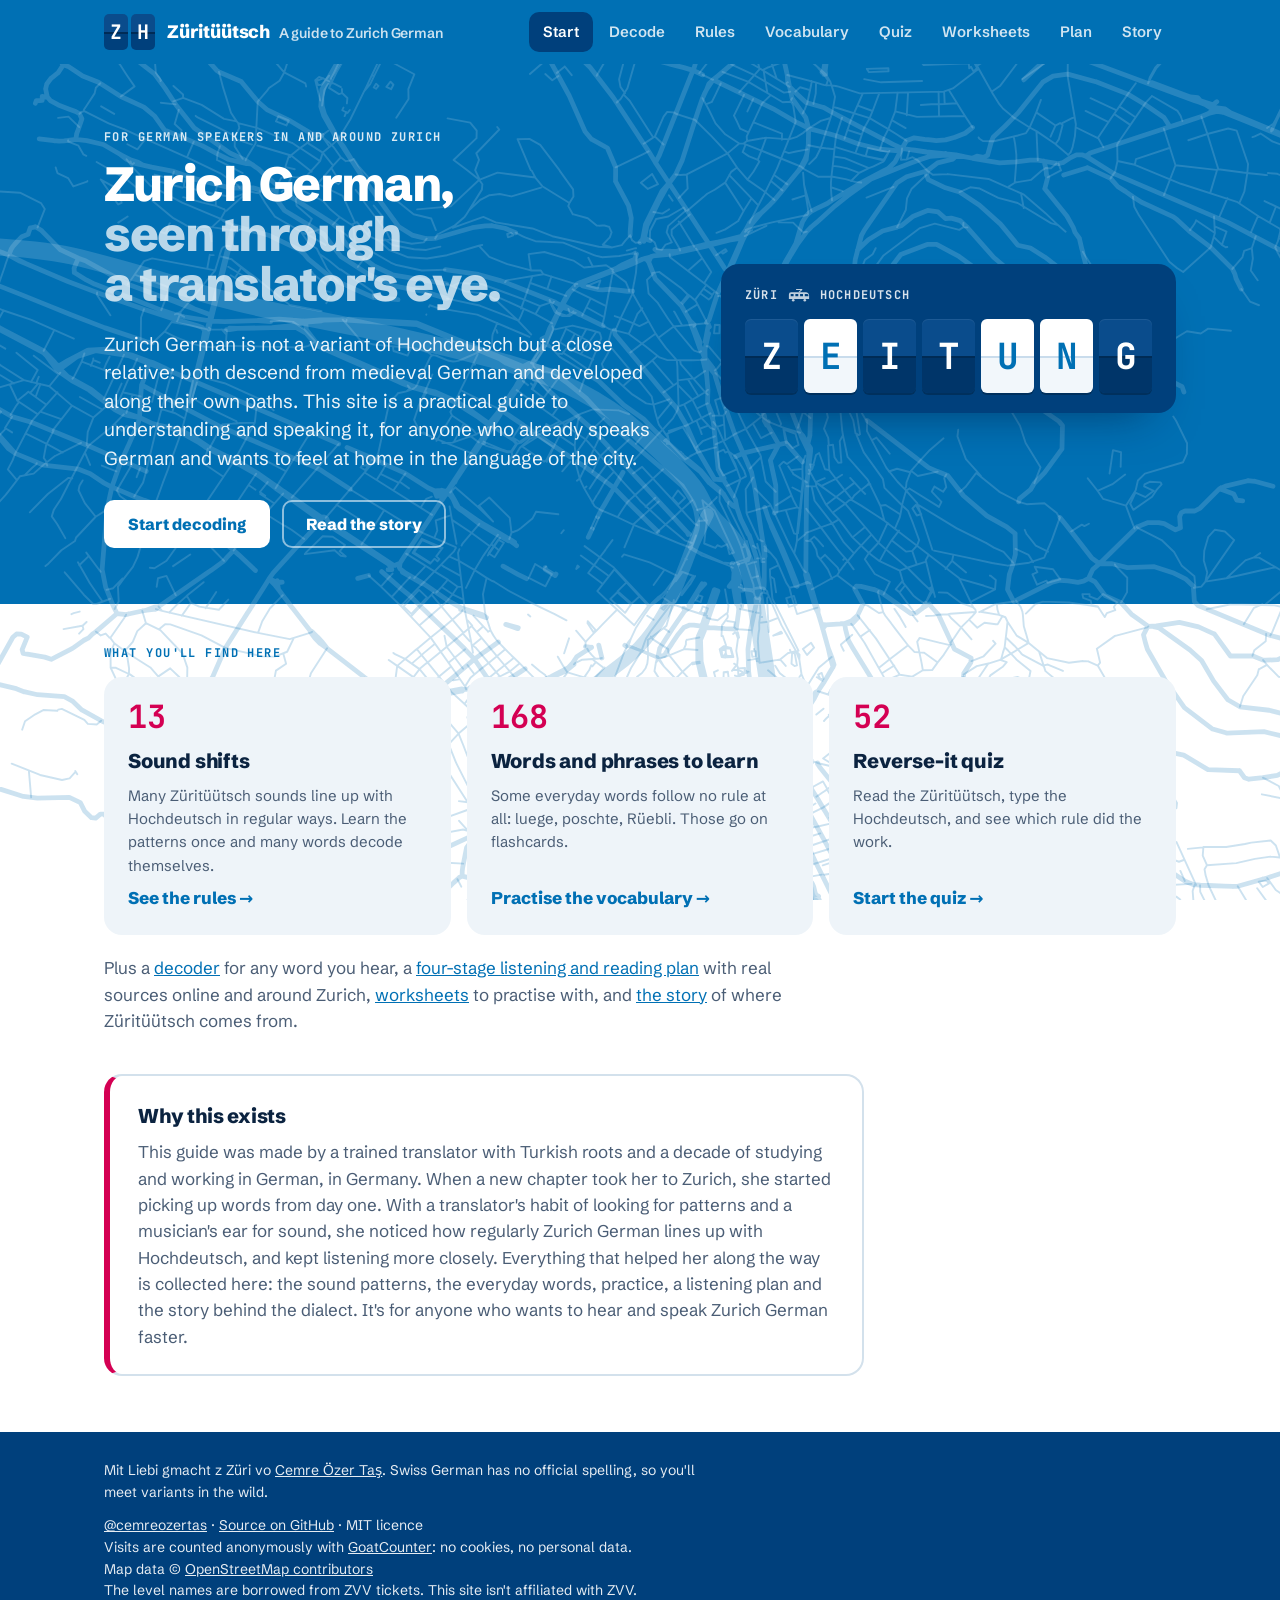
==== index.html @ 066af8a6 "Add anonymous visit counting and a "Next stop?" vote" ====
<!DOCTYPE html>
<html lang="en">
<head>
  <meta charset="utf-8">
  <meta name="viewport" content="width=device-width, initial-scale=1">
  <title>Züritüütsch · A guide to Zurich German</title>
  <meta name="description" content="A guide to Zurich German for anyone who already speaks German: sound patterns, a two-way decoder, flashcards, a quiz, a listening plan and the story behind the dialect.">
  <meta name="theme-color" content="#0070B4">
  <link rel="canonical" href="https://cemreozertas.github.io/zueri-tuetsch/">
  <!-- Link previews (LinkedIn, WhatsApp, Slack, X) -->
  <meta property="og:type" content="website">
  <meta property="og:site_name" content="Züritüütsch">
  <meta property="og:title" content="Züritüütsch: a guide to Zurich German">
  <meta property="og:description" content="Sound patterns, a two-way decoder, flashcards, a quiz and a listening plan for German speakers in and around Zurich.">
  <meta property="og:url" content="https://cemreozertas.github.io/zueri-tuetsch/">
  <meta property="og:image" content="https://cemreozertas.github.io/zueri-tuetsch/og-image.png">
  <meta property="og:image:width" content="1200">
  <meta property="og:image:height" content="630">
  <meta property="og:image:alt" content="A departure board flipping the Zurich German word Ziitig into Zeitung, over a map of Zurich">
  <meta name="twitter:card" content="summary_large_image">
  <link rel="icon" href="data:image/svg+xml,<svg xmlns='http://www.w3.org/2000/svg' viewBox='0 0 32 32'><rect width='32' height='32' rx='6' fill='%230070B4'/><rect x='2.5' y='6' width='13' height='20' rx='3' fill='%2300407C'/><rect x='16.5' y='6' width='13' height='20' rx='3' fill='%2300407C'/><rect x='2.5' y='15.5' width='27' height='1' fill='%230070B4'/><text x='9' y='21.5' font-family='monospace' font-size='14' font-weight='700' fill='white' text-anchor='middle'>Z</text><text x='23' y='21.5' font-family='monospace' font-size='14' font-weight='700' fill='white' text-anchor='middle'>H</text></svg>">
  <link rel="preload" href="fonts/jetbrains-mono-latin-700-normal.woff2" as="font" type="font/woff2" crossorigin>
  <link rel="stylesheet" href="styles.css">
</head>
<body>
  <a class="skip" href="#main">Skip to content</a>

  <header class="topbar">
    <div class="wrap topbar-row">
      <a class="brand" href="#start" aria-label="Züritüütsch, a guide to Zurich German: start page">
        <span class="brand-flaps" aria-hidden="true"><span class="brand-flap">Z</span><span class="brand-flap">H</span></span>
        <span class="brand-name">Züritüütsch <span>A guide to Zurich German</span></span>
      </a>
      <nav class="tabs" aria-label="Sections">
        <a href="#start" data-view="start">Start</a>
        <a href="#decode" data-view="decode">Decode</a>
        <a href="#rules" data-view="rules">Rules</a>
        <a href="#cards" data-view="cards">Vocabulary</a>
        <a href="#quiz" data-view="quiz">Quiz</a>
        <a href="#worksheets" data-view="worksheets">Worksheets</a>
        <a href="#plan" data-view="plan">Plan</a>
        <a href="#story" data-view="story">Story</a>
      </nav>
    </div>
  </header>

  <main id="main">

    <!-- START -->
    <section class="view" id="view-start" data-view="start" aria-labelledby="start-title">
      <div class="band band-start">
        <div class="wrap start-hero">
          <div class="start-copy">
            <p class="kicker">For German speakers in and around Zurich</p>
            <h1 id="start-title">Zurich German, <span>seen through a translator's&nbsp;eye.</span></h1>
            <p class="lede">Zurich German is not a variant of Hochdeutsch but a close relative: both descend from medieval German and developed along their own paths. This site is a practical guide to understanding and speaking it, for anyone who already speaks German and wants to feel at home in the language of the city.</p>
            <div class="start-actions">
              <a class="btn btn-light" href="#decode">Start decoding</a>
              <a class="btn btn-on-blue" href="#story">Read the story</a>
            </div>
          </div>
          <div class="board board-mini" aria-hidden="true">
            <div class="board-head">
              <span class="board-label">Züri</span>
              <span class="board-arrow"><svg class="tram" viewBox="0 0 30 18" aria-hidden="true" focusable="false"><path d="M11 .8h8L15 4.2" fill="none" stroke="currentColor" stroke-width="1.4" stroke-linejoin="round"/><path fill="currentColor" fill-rule="evenodd" d="M4 4.5h20.5c2.5 0 4.5 2 4.5 4.5v5H1V7.5a3 3 0 0 1 3-3ZM3.5 7h4v3.2h-4Zm6.5 0h4v3.2h-4Zm6.5 0h4v3.2h-4Zm6.5 0h3.2a1.8 1.8 0 0 1 1.8 1.8v1.4h-5Z"/><circle cx="7" cy="15.6" r="1.8" fill="currentColor"/><circle cx="23" cy="15.6" r="1.8" fill="currentColor"/></svg></span>
              <span class="board-label">Hochdeutsch</span>
            </div>
            <div class="flaps" id="start-flaps"></div>
          </div>
        </div>
      </div>

      <div class="wrap start-body">
        <p class="section-label">What you'll find here</p>
        <div class="intro-grid">
          <div class="intro-card">
            <span class="num" data-count="rules">13</span>
            <h2>Sound shifts</h2>
            <p>Many Züritüütsch sounds line up with Hochdeutsch in regular ways. Learn the patterns once and many words decode themselves.</p>
            <a class="link-arrow" href="#rules">See the rules</a>
          </div>
          <div class="intro-card">
            <span class="num" id="vocab-count">74</span>
            <h2>Words and phrases to learn</h2>
            <p>Some everyday words follow no rule at all: luege, poschte, Rüebli. Those go on flashcards.</p>
            <a class="link-arrow" href="#cards">Practise the vocabulary</a>
          </div>
          <div class="intro-card">
            <span class="num" data-count="quiz">52</span>
            <h2>Reverse-it quiz</h2>
            <p>Read the Züritüütsch, type the Hochdeutsch, and see which rule did the work.</p>
            <a class="link-arrow" href="#quiz">Start the quiz</a>
          </div>
        </div>

        <p class="start-more">Plus a <a href="#decode">decoder</a> for any word you hear, a <a href="#plan">four-stage listening and reading plan</a> with real sources online and around Zurich, <a href="#worksheets">worksheets</a> to practise with, and <a href="#story">the story</a> of where Züritüütsch comes from.</p>

        <aside class="about-note" aria-labelledby="about-title">
          <h2 id="about-title">Why this exists</h2>
          <p>This guide was made by a trained translator with Turkish roots and a decade of studying and working in German, in Germany. When a new chapter took her to Zurich, she started picking up words from day one. With a translator's habit of looking for patterns and a musician's ear for sound, she noticed how regularly Zurich German lines up with Hochdeutsch, and kept listening more closely. Everything that helped her along the way is collected here: the sound patterns, the everyday words, practice, a listening plan and the story behind the dialect. It's for anyone who wants to hear and speak Zurich German faster.</p>
        </aside>
      </div>
    </section>

    <!-- DECODE -->
    <section class="view" id="view-decode" data-view="decode" aria-labelledby="decode-title" hidden>
      <div class="band">
        <div class="wrap">
          <p class="kicker">For German speakers in and around Zurich</p>
          <h1 id="decode-title">You already speak most of it. <span>You just can't hear it yet.</span></h1>

          <form class="decoder" id="decoder-form" autocomplete="off">
            <label for="decoder-input" id="decoder-label">Type a word you heard</label>
            <div class="field-row">
              <input id="decoder-input" type="text" placeholder="e.g. Ziitig, Chuchi, Hüüser" spellcheck="false" autocapitalize="off">
              <button type="submit" class="btn btn-light">Decode</button>
            </div>
          </form>

          <div class="board" id="board" aria-live="polite">
            <div class="board-head">
              <button type="button" class="dir-toggle" id="dir-toggle" aria-label="Switch direction">
                <span class="board-label" id="board-from">Züri</span>
                <span class="board-arrow" aria-hidden="true"><svg class="tram" viewBox="0 0 30 18" aria-hidden="true" focusable="false"><path d="M11 .8h8L15 4.2" fill="none" stroke="currentColor" stroke-width="1.4" stroke-linejoin="round"/><path fill="currentColor" fill-rule="evenodd" d="M4 4.5h20.5c2.5 0 4.5 2 4.5 4.5v5H1V7.5a3 3 0 0 1 3-3ZM3.5 7h4v3.2h-4Zm6.5 0h4v3.2h-4Zm6.5 0h4v3.2h-4Zm6.5 0h3.2a1.8 1.8 0 0 1 1.8 1.8v1.4h-5Z"/><circle cx="7" cy="15.6" r="1.8" fill="currentColor"/><circle cx="23" cy="15.6" r="1.8" fill="currentColor"/></svg></span>
                <span class="board-label" id="board-to">Hochdeutsch</span>
                <svg class="swap" viewBox="0 0 16 16" aria-hidden="true" focusable="false"><path d="M2 5h10.5M10 2l3 3-3 3M14 11H3.5M6 8l-3 3 3 3" fill="none" stroke="currentColor" stroke-width="1.6" stroke-linecap="round" stroke-linejoin="round"/></svg>
              </button>
              <span class="board-status" id="board-status">Example</span>
            </div>
            <div class="flaps" id="board-flaps"></div>
            <div class="board-foot" id="board-foot"></div>
          </div>

          <div class="chips chips-on-blue" id="decoder-examples" aria-label="Try an example"></div>

          <aside class="next-stop" id="next-stop" aria-labelledby="next-stop-title">
            <span class="next-stop-tag">Next stop?</span>
            <div class="next-stop-body">
              <h2 id="next-stop-title">Decode a whole message, not just one word</h2>
              <p>Paste a chat, a text or a note from your neighbour, like <span lang="gsw" class="next-stop-sample">«Häsch morn Ziit? Gömmer go poschte?»</span>, and see every word explained, including the merged ones like <span lang="gsw">häsch</span> and <span lang="gsw">gömmer</span>.</p>
              <div class="next-stop-ask" id="next-stop-ask">
                <p class="next-stop-q">Would you use it?</p>
                <div class="next-stop-actions">
                  <button type="button" class="btn btn-light btn-sm" data-vote="yes">Yes, I'd use it</button>
                  <button type="button" class="btn btn-on-blue btn-sm" data-vote="no">Not really</button>
                </div>
              </div>
              <p class="next-stop-thanks" id="next-stop-thanks" aria-live="polite" hidden></p>
            </div>
          </aside>
        </div>
      </div>

    </section>

    <!-- RULES -->
    <section class="view" id="view-rules" data-view="rules" aria-labelledby="rules-title" hidden>
      <div class="band band-head">
        <div class="wrap">
          <div class="page-head">
            <p class="kicker">Learn the patterns · <span data-count="rules"></span> sound shifts</p>
            <h2 id="rules-title">The sound shifts</h2>
            <p>Each rule pairs a Hochdeutsch sound with the Züritüütsch sound you hear in its place, with examples and a tip for hearing it in reverse. The number stays the same everywhere in the app.</p>
          </div>
        </div>
      </div>
      <div class="wrap page">
        <p class="note">The rules are a learner's shortcut, not history: Zurich German didn't come from Hochdeutsch. Both grew out of medieval German, and for the vowels it was actually Hochdeutsch that changed, while Zurich German kept the older sound. <a href="#story-4">The Story tab explains how.</a></p>
        <ol class="rules" id="rules-list"></ol>
        <h3 class="sub">Grammar shortcuts</h3>
        <div class="grammar-grid" id="grammar-grid"></div>
      </div>
    </section>

    <!-- FLASHCARDS -->
    <section class="view" id="view-cards" data-view="cards" aria-labelledby="cards-title" hidden>
      <div class="band band-head band-wall">
        <div class="wrap">
          <div class="page-head">
            <p class="kicker">Practise · <span data-count="vocab"></span> words and phrases</p>
            <h2 id="cards-title">Vocabulary</h2>
            <p>The words the sound rules can't explain, sorted by topic and by how hard they are. Practise them as flashcards, or browse the whole list.</p>
          </div>
        </div>
      </div>
      <div class="wrap page">

        <div class="level-bar" id="word-levels" role="group" aria-label="Level"></div>
        <p class="level-desc" id="word-level-desc"></p>
        <div class="chips topic-chips" id="card-filters" role="group" aria-label="Topic"></div>

        <div class="toolbar mode-bar">
          <div class="seg" role="group" aria-label="View">
            <button type="button" data-mode="cards" aria-pressed="true">Flashcards</button>
            <button type="button" data-mode="list" aria-pressed="false">List</button>
          </div>
          <button class="dir-toggle on-light" id="card-direction" type="button"></button>
        </div>

        <div id="cards-mode">
          <div class="card-stage">
            <button class="flashcard" id="flashcard" type="button">
              <span class="card-face card-front" id="card-front"></span>
              <span class="card-face card-back" id="card-back"></span>
            </button>
          </div>
          <div class="card-controls">
            <button class="btn btn-ghost" id="card-again" type="button">Again <kbd>←</kbd></button>
            <span class="card-progress" id="card-progress"></span>
            <button class="btn btn-primary" id="card-known" type="button">Knew it <kbd>→</kbd></button>
          </div>
          <p class="small-print">Click the card or press space to flip it. Progress is saved in this browser only. <button class="link-btn" id="card-reset" type="button">Reset progress</button></p>
        </div>

        <div id="list-mode" hidden>
          <div class="word-list" id="word-list"></div>
        </div>
      </div>
    </section>

    <!-- QUIZ -->
    <section class="view" id="view-quiz" data-view="quiz" aria-labelledby="quiz-title" hidden>
      <div class="band band-head band-wall">
        <div class="wrap">
          <div class="page-head">
            <p class="kicker">Test yourself · <span data-count="quiz"></span> questions</p>
            <h2 id="quiz-title">Reverse it into Hochdeutsch</h2>
            <p>Read the Züritüütsch, then type the Hochdeutsch. Afterwards you'll see which rule did the work.</p>
          </div>
        </div>
      </div>
      <div class="wrap page">
        <div class="level-bar level-bar-3" id="quiz-levels" role="group" aria-label="Quiz level"></div>
        <div class="toolbar">
          <p class="level-desc" id="quiz-level-desc"></p>
          <span class="score" id="quiz-score"></span>
        </div>
        <div class="quiz-card">
          <div class="quiz-meta"><span id="quiz-count"></span></div>
          <p class="quiz-prompt" id="quiz-prompt"></p>
          <form id="quiz-form" class="field-row" autocomplete="off">
            <label for="quiz-input" class="visually-hidden">Your answer in Hochdeutsch</label>
            <input id="quiz-input" type="text" placeholder="Hochdeutsch…" spellcheck="false" autocapitalize="off">
            <button type="submit" class="btn btn-primary" id="quiz-submit">Check</button>
          </form>
          <div id="quiz-feedback" class="quiz-feedback" aria-live="polite"></div>
        </div>
      </div>
    </section>

    <!-- PLAN -->
    <section class="view" id="view-plan" data-view="plan" aria-labelledby="plan-title" hidden>
      <div class="band band-head">
        <div class="wrap">
          <div class="page-head">
            <p class="kicker">Listen and read · <span data-count="sources"></span> sources</p>
            <h2 id="plan-title">Listening and reading plan</h2>
            <p>A step-by-step plan from short and predictable to fast and unscripted, with real sources online and around Zurich. Each card says what you'll actually hear, because not everything on Swiss media is Zurich German.</p>
          </div>
        </div>
      </div>
      <div class="wrap page">
        <div class="toolbar plan-tools">
          <div class="chips topic-chips" id="plan-filters" role="group" aria-label="Show sources"></div>
          <button class="chip chip-toggle" id="plan-free" type="button" aria-pressed="false">Free only</button>
        </div>
        <ol class="plan-stages" id="plan-list"></ol>
        <aside class="habit">
          <span class="habit-label">The habit that makes it stick</span>
          <p id="habit-text"></p>
        </aside>
        <p class="small-print plan-checked" id="plan-checked"></p>
      </div>
    </section>

    <!-- WORKSHEETS -->
    <section class="view" id="view-worksheets" data-view="worksheets" aria-labelledby="ws-title" hidden>
      <div class="band band-head band-wall">
        <div class="wrap">
          <div class="page-head">
            <p class="kicker">Read and write · <span data-count="worksheets"></span></p>
            <h2 id="ws-title">Worksheets</h2>
            <p>Longer texts with exercises: read, decode, match, fill the gaps, then listen to the real thing and write your own. Work on screen, or print the sheet and use a pen.</p>
          </div>
        </div>
      </div>
      <div class="wrap page">
        <div id="ws-index">
          <div class="ws-list" id="ws-list"></div>
        </div>
        <article class="ws" id="ws-sheet" hidden></article>
      </div>
    </section>

    <!-- STORY -->
    <section class="view" id="view-story" data-view="story" aria-labelledby="story-title" hidden>
      <div class="band band-head">
        <div class="wrap">
          <div class="page-head">
            <p class="kicker">Background · <span data-count="story"></span> chapters</p>
            <h2 id="story-title">The story of Züritüütsch</h2>
            <p>Where the dialect comes from, why it sounds the way it does, and why the Swiss write something else. Read the headlines for the short version, or open any of them for the details and sources.</p>
          </div>
        </div>
      </div>
      <div class="wrap page">
        <div class="story-tools">
          <button type="button" class="btn btn-ghost btn-sm" id="story-toggle-all">Open all</button>
        </div>
        <ol class="story" id="story-list"></ol>
      </div>
    </section>
  </main>

  <footer class="footer">
    <div class="wrap footer-row">
      <p><span lang="gsw">Mit Liebi gmacht z Züri vo</span> <a href="https://github.com/cemreozertas">Cemre Özer Taş</a>. Swiss German has no official spelling, so you'll meet variants in the wild.</p>
      <p><a href="https://github.com/cemreozertas">@cemreozertas</a> · <a href="https://github.com/" id="repo-link">Source on GitHub</a> · MIT licence<br>Visits are counted anonymously with <a href="https://www.goatcounter.com/">GoatCounter</a>: no cookies, no personal data.<br>Map data © <a href="https://www.openstreetmap.org/copyright">OpenStreetMap contributors</a><br>The level names are borrowed from ZVV tickets. This site isn't affiliated with ZVV.</p>
    </div>
  </footer>

  <script src="data.js"></script>
  <script src="worksheets.js"></script>
  <script src="app.js"></script>
</body>
</html>
---- styles.css ----
/* Züri-Tüütsch Decoder · "Abfahrt" in Zürich city colours */

@font-face { font-family: "Schibsted Grotesk"; src: url("fonts/schibsted-grotesk-latin-400-normal.woff2") format("woff2"); font-weight: 400; font-display: swap; }
@font-face { font-family: "Schibsted Grotesk"; src: url("fonts/schibsted-grotesk-latin-600-normal.woff2") format("woff2"); font-weight: 600; font-display: swap; }
@font-face { font-family: "Schibsted Grotesk"; src: url("fonts/schibsted-grotesk-latin-800-normal.woff2") format("woff2"); font-weight: 800; font-display: swap; }
@font-face { font-family: "JetBrains Mono"; src: url("fonts/jetbrains-mono-latin-700-normal.woff2") format("woff2"); font-weight: 700; font-display: swap; }

:root {
  /* Zürich city palette */
  --blau: #0070B4;          /* main colour, with white */
  --dunkelblau: #00407C;    /* flaps, text on light, depth */
  --magenta: #D40053;       /* the one accent colour: answers, levels, exceptions, false friends */

  --white: #FFFFFF;
  --ground: #FFFFFF;
  --panel: #EEF4F9;         /* second neutral: blue-tinted */
  --line: #D3E1EC;
  --ink: #0B2340;           /* deep blue-black for body text */
  --ink-2: #4A5D75;
  --flap: #00407C;
  --flap-top: #0A4C8C;
  --hinge: #002B55;

  --magenta-soft: #FBE6EE;
  --blau-soft: #DCEBF6;     /* right answers */

  /* One radius scale: tiles 6, every control 10, every card 18 */
  --r-xs: 6px;
  --r-sm: 10px;
  --r: 10px;
  --r-lg: 18px;

  --font: "Schibsted Grotesk", system-ui, -apple-system, "Segoe UI", Roboto, Arial, sans-serif;
  --mono: "JetBrains Mono", ui-monospace, "SF Mono", Menlo, Consolas, monospace;
}

* { box-sizing: border-box; }
html { -webkit-text-size-adjust: 100%; }
body {
  margin: 0;
  background: var(--ground);
  color: var(--ink);
  font-family: var(--font);
  font-size: 1.0625rem;
  line-height: 1.55;
  -webkit-font-smoothing: antialiased;
}
a { color: var(--blau); }
a:hover { color: var(--dunkelblau); }
.wrap { max-width: 1120px; margin: 0 auto; padding: 0 24px; }
[hidden] { display: none !important; }

.skip { position: absolute; left: -999px; top: 8px; z-index: 100; background: var(--dunkelblau); color: #fff; padding: 8px 12px; border-radius: var(--r-sm); }
.skip:focus { left: 8px; }
.visually-hidden { position: absolute; width: 1px; height: 1px; overflow: hidden; clip: rect(0 0 0 0); white-space: nowrap; }
:focus-visible { outline: 3px solid var(--dunkelblau); outline-offset: 2px; }
.band :focus-visible, .topbar :focus-visible { outline-color: #fff; }

/* ---------- Top bar ---------- */
.topbar { background: var(--blau); color: #fff; position: sticky; top: 0; z-index: 20; }
.topbar-row { display: flex; align-items: center; gap: 24px; min-height: 64px; }
.brand { display: flex; align-items: center; gap: 12px; color: #fff; text-decoration: none; font-weight: 800; font-size: 1.125rem; letter-spacing: -0.01em; }
.brand:hover { color: #fff; }
.brand-name span { font-weight: 600; opacity: 0.8; font-size: 0.875rem; margin-left: 6px; }
@media (max-width: 1100px) { .brand-name span { display: none; } }
.brand-flaps { display: inline-flex; gap: 3px; }
.brand-flap {
  width: 24px; height: 36px; border-radius: 5px; position: relative;
  background: linear-gradient(var(--flap-top) 50%, var(--hinge) 50%, var(--hinge) calc(50% + 2px), var(--flap) calc(50% + 2px));
  display: inline-flex; align-items: center; justify-content: center;
  font-family: var(--mono); font-weight: 700; font-size: 1.25rem; color: #fff;
}

.tabs { display: flex; gap: 2px; margin-left: auto; }
.tabs a {
  color: #fff; text-decoration: none; font-size: 0.9375rem; font-weight: 600;
  min-height: 40px; display: inline-flex; align-items: center;
  padding: 0 14px; border-radius: var(--r-sm); opacity: 0.82;
  transition: background-color 150ms, opacity 150ms;
}
.tabs a:hover { opacity: 1; background: rgba(255, 255, 255, 0.12); color: #fff; }
.tabs a[aria-current="page"] { opacity: 1; background: var(--dunkelblau); }

@media (max-width: 820px) {
  .topbar-row { flex-wrap: wrap; gap: 0; padding-top: 10px; }
  .tabs { margin: 8px -24px 0; padding: 0 16px 10px; width: calc(100% + 48px); overflow-x: auto; scrollbar-width: none; }
  .tabs::-webkit-scrollbar { display: none; }
  .tabs a { white-space: nowrap; }
  .tabs { -webkit-mask-image: linear-gradient(90deg, #000 85%, transparent); mask-image: linear-gradient(90deg, #000 85%, transparent); }
  .band h1 { font-size: 2.25rem; }
}

/* ---------- Buttons, chips, inputs ---------- */
.btn {
  font: inherit; font-weight: 700; font-size: 1rem; line-height: 1;
  display: inline-flex; align-items: center; justify-content: center; gap: 8px;
  min-height: 48px; padding: 0 22px; border-radius: var(--r); cursor: pointer;
  border: 2px solid transparent; transition: background-color 150ms, border-color 150ms, color 150ms;
  white-space: nowrap; text-decoration: none;
}
.btn-sm { min-height: 40px; padding: 0 16px; font-size: 0.9375rem; }
.btn-primary { background: var(--blau); color: #fff; }
.btn-primary:hover { background: var(--dunkelblau); }
.btn-light { background: #fff; color: var(--blau); }
.btn-light:hover { background: var(--panel); color: var(--dunkelblau); }
.btn-ghost { background: transparent; color: var(--blau); border-color: var(--line); }
.btn-ghost:hover { border-color: var(--blau); }
.btn:disabled { opacity: 0.45; cursor: not-allowed; }
.btn kbd { font: inherit; font-size: 0.75rem; opacity: 0.6; }
.link-btn { background: none; border: 0; padding: 0; font: inherit; color: var(--ink-2); text-decoration: underline; cursor: pointer; }
.link-btn:hover { color: var(--blau); }

.chips { display: flex; flex-wrap: wrap; gap: 8px; }
.chip {
  font: inherit; font-size: 0.875rem; font-weight: 600; cursor: pointer;
  min-height: 40px; padding: 0 14px; border-radius: var(--r-sm);
  background: var(--panel); color: var(--dunkelblau); border: 1.5px solid transparent;
  transition: background-color 150ms, border-color 150ms;
}
.chip:hover { border-color: var(--blau); }
.chip[aria-pressed="true"] { background: var(--blau); color: #fff; }
.chips-on-blue .chip { background: rgba(255, 255, 255, 0.14); color: #fff; }
.chips-on-blue .chip:hover { border-color: #fff; }

input[type="text"] {
  font: inherit; font-size: 1.25rem; min-width: 0; flex: 1;
  min-height: 52px; padding: 0 18px; border-radius: var(--r);
  border: 2px solid var(--line); background: #fff; color: var(--ink);
  transition: border-color 150ms;
}
input[type="text"]:focus { outline: none; border-color: var(--blau); }
input[type="text"]:disabled { background: var(--panel); color: var(--ink-2); }
.field-row { display: flex; gap: 10px; }
@media (max-width: 520px) { .field-row { flex-direction: column; } }

/* ---------- Decode band ---------- */
.band { background: var(--blau); color: #fff; padding: 48px 0 40px; }
.kicker { margin: 0 0 12px; font-family: var(--mono); font-size: 0.75rem; font-weight: 700; text-transform: uppercase; letter-spacing: 0.12em; opacity: 0.85; }
.band h1 { margin: 0 0 32px; font-size: 3rem; line-height: 1.05; letter-spacing: -0.03em; font-weight: 800; max-width: 820px; }
.band h1 { text-wrap: balance; }
.band h1 span { display: block; opacity: 0.72; text-wrap: balance; }

.decoder { max-width: 720px; margin-bottom: 20px; }
.decoder label { display: block; font-size: 0.875rem; font-weight: 600; margin-bottom: 8px; opacity: 0.9; }
.decoder input[type="text"] { border-color: transparent; }
.decoder input[type="text"]:focus { border-color: var(--dunkelblau); }

/* "Next stop?" vote under the decoder: a quiet card on the blue band */
.next-stop {
  display: flex; gap: 18px; align-items: flex-start;
  max-width: 820px; margin-top: 36px; padding: 20px 22px;
  border-radius: var(--r-lg); background: rgba(0, 43, 85, 0.32);
  -webkit-backdrop-filter: blur(6px); backdrop-filter: blur(6px);
  box-shadow: inset 0 0 0 1.5px rgba(255, 255, 255, 0.18);
}
.next-stop-tag {
  flex: none; font-family: var(--mono); font-size: 0.75rem; font-weight: 700;
  text-transform: uppercase; letter-spacing: 0.08em; white-space: nowrap;
  background: var(--magenta); color: #fff; padding: 5px 9px; border-radius: var(--r-xs); margin-top: 2px;
}
.next-stop h2 { margin: 0 0 6px; font-size: 1.1875rem; font-weight: 800; letter-spacing: -0.01em; line-height: 1.25; }
.next-stop p { margin: 0; }
.next-stop-body > p { opacity: 0.92; font-size: 0.9375rem; }
.next-stop-sample { font-weight: 600; white-space: nowrap; }
.next-stop-ask { display: flex; flex-wrap: wrap; align-items: center; gap: 10px 16px; margin-top: 14px; }
.next-stop-q { font-weight: 700; font-size: 0.9375rem; }
.next-stop-actions { display: flex; flex-wrap: wrap; gap: 8px; }
.next-stop-thanks { margin-top: 14px !important; font-size: 0.9375rem; }
.next-stop-thanks:focus { outline: none; }
.next-stop-thanks a { color: #fff; font-weight: 600; }
@media (max-width: 620px) {
  .next-stop { flex-direction: column; gap: 12px; padding: 18px; }
  .next-stop-sample { white-space: normal; }
}
@media print { .next-stop { display: none; } }

/* The departure board */
.board {
  background: var(--dunkelblau); border-radius: var(--r-lg); padding: 22px 24px 20px;
  box-shadow: 0 24px 48px -28px rgba(0, 20, 50, 0.6);
  container-type: inline-size; margin-bottom: 18px;
}
.board-head { display: flex; align-items: center; gap: 10px; margin-bottom: 16px; font-family: var(--mono); font-size: 0.75rem; font-weight: 700; text-transform: uppercase; letter-spacing: 0.1em; }
.board-label { opacity: 0.85; }
.board-arrow { opacity: 0.6; }
.board-status { white-space: nowrap; margin-left: auto; letter-spacing: 0.06em; background: rgba(255, 255, 255, 0.12); padding: 4px 8px; border-radius: var(--r-xs); }
.board-status.is-known { background: var(--magenta); }
.board-status.is-guess { background: transparent; box-shadow: inset 0 0 0 2px var(--magenta); }
.board-text { grid-column: 1 / -1; margin: 0; font-size: 2rem; font-weight: 800; letter-spacing: -0.02em; line-height: 1.15; }
.board-foot { margin-top: 16px; display: flex; flex-wrap: wrap; gap: 8px; align-items: center; font-size: 0.9375rem; min-height: 36px; }
.board-foot p { margin: 0; opacity: 0.9; }

/* Split-flap tiles (the signature) */
.flaps {
  --n: 7;
  display: grid; grid-template-columns: repeat(var(--n), minmax(0, 1fr)); gap: 6px;
  max-width: calc(var(--n) * 78px);
  perspective: 600px;
}
.flap {
  position: relative; aspect-ratio: 5 / 7; border-radius: var(--r-xs);
  background: linear-gradient(var(--flap-top) 50%, var(--hinge) 50%, var(--hinge) calc(50% + 2px), #003569 calc(50% + 2px));
  color: #fff; font-family: var(--mono); font-weight: 700;
  font-size: min(3.25rem, calc(100cqw / var(--n) * 0.62));
  display: flex; align-items: center; justify-content: center;
  text-transform: uppercase; line-height: 1;
  box-shadow: inset 0 1px 0 rgba(255, 255, 255, 0.08), 0 2px 0 rgba(0, 0, 0, 0.25);
  transform-origin: 50% 50%;
}
.flap.is-blank { color: transparent; }
.flap.is-changed {
  background: linear-gradient(#fff 50%, #C9DCEC 50%, #C9DCEC calc(50% + 2px), #F2F7FB calc(50% + 2px));
  color: var(--blau);
}
.flap.is-ticking { animation: flap-tick 90ms linear; }
@keyframes flap-tick { 0% { transform: rotateX(0); } 50% { transform: rotateX(-70deg); } 100% { transform: rotateX(0); } }

.rule-chip {
  display: inline-flex; align-items: center; gap: 8px; text-decoration: none;
  background: rgba(255, 255, 255, 0.12); color: #fff; border-radius: var(--r-sm);
  padding: 6px 12px 6px 6px; font-size: 0.9375rem; font-weight: 600;
}
.rule-chip:hover { background: rgba(255, 255, 255, 0.22); color: #fff; }
.rule-no {
  font-family: var(--mono); font-weight: 700; font-size: 0.8125rem; text-decoration: none;
  background: #fff; color: var(--blau); border-radius: var(--r-xs); padding: 3px 6px; line-height: 1.2;
}

/* Intro cards under the band */
.intro-grid { display: grid; grid-template-columns: repeat(3, 1fr); gap: 16px; padding-top: 40px; padding-bottom: 56px; }
.intro-card { background: var(--panel); border-radius: var(--r-lg); padding: 24px; display: flex; flex-direction: column; gap: 8px; }
.intro-card .num { font-family: var(--mono); font-weight: 700; font-size: 2rem; color: var(--magenta); line-height: 1; }
.intro-card h2 { margin: 4px 0 0; font-size: 1.25rem; letter-spacing: -0.01em; }
.intro-card p { margin: 0; color: var(--ink-2); font-size: 0.9375rem; flex: 1; }
.link-arrow { font-weight: 700; text-decoration: none; }
.link-arrow::after { content: " →"; }
@media (max-width: 820px) { .intro-grid { grid-template-columns: 1fr; } }

/* ---------- Inner pages ---------- */
.page { padding-top: 40px; padding-bottom: 64px; }
.page-head { max-width: 680px; margin-bottom: 28px; }
.page-head h2 { margin: 0 0 8px; font-size: 2rem; letter-spacing: -0.025em; line-height: 1.1; }
.page-head p { margin: 0; color: var(--ink-2); }
.sub { font-size: 1.375rem; margin: 48px 0 16px; letter-spacing: -0.01em; }
.toolbar { display: flex; flex-wrap: wrap; justify-content: space-between; align-items: center; gap: 12px; margin-bottom: 20px; }

/* Rules as departure rows */
.rules { list-style: none; margin: 0; padding: 0; display: grid; grid-template-columns: repeat(2, 1fr); gap: 12px; }
.rule { background: var(--panel); border-radius: var(--r-lg); padding: 20px; display: grid; grid-template-columns: auto 1fr; column-gap: 16px; row-gap: 10px; scroll-margin-top: 140px; }
.rule:target { box-shadow: 0 0 0 2px var(--blau); }
.rule-tile {
  grid-row: span 2; width: 48px; height: 60px; border-radius: var(--r-xs); position: relative;
  background: linear-gradient(#1A80BE 50%, var(--dunkelblau) 50%, var(--dunkelblau) calc(50% + 2px), var(--blau) calc(50% + 2px));
  color: #fff; font-family: var(--mono); font-weight: 700; font-size: 1.25rem;
  display: flex; align-items: center; justify-content: center;
}
.rule h3 { margin: 0; font-size: 1.375rem; letter-spacing: -0.01em; line-height: 1.2; }
.rule h3 .from { font-family: var(--mono); font-size: 1.125rem; }
.rule h3 .arrow { color: var(--blau); margin: 0 6px; }
.rule-explain { margin: 0; color: var(--ink-2); font-size: 0.9375rem; }
.rule-body { grid-column: 1 / -1; display: grid; gap: 10px; }
.pairs { list-style: none; margin: 0; padding: 0; display: flex; flex-wrap: wrap; gap: 6px; }
.pairs li { background: #fff; border-radius: var(--r-xs); padding: 4px 10px; font-size: 0.9375rem; }
.pairs .hd { color: var(--ink-2); }
.pairs .zd { font-weight: 700; color: var(--dunkelblau); }
.reverse { margin: 0; font-size: 0.9375rem; font-weight: 600; color: var(--dunkelblau); }
.reverse::before { content: "Reverse it: "; color: var(--blau); }
.caveat { margin: 0; font-size: 0.875rem; color: var(--magenta); }
.caveat::before { content: "Exception: "; font-weight: 700; }
@media (max-width: 820px) { .rules { grid-template-columns: 1fr; } }

.grammar-grid { display: grid; grid-template-columns: repeat(4, 1fr); gap: 12px; }
.grammar { background: var(--panel); border-radius: var(--r-lg); padding: 18px; }
.grammar h4 { margin: 0 0 6px; font-size: 1.0625rem; }
.grammar p { margin: 0 0 10px; font-size: 0.9375rem; color: var(--ink-2); }
.grammar ul { list-style: none; margin: 0; padding: 0; display: grid; gap: 4px; font-size: 0.9375rem; }
.grammar .zd { font-weight: 700; color: var(--dunkelblau); }
@media (max-width: 960px) { .grammar-grid { grid-template-columns: repeat(2, 1fr); } }
@media (max-width: 520px) { .grammar-grid { grid-template-columns: 1fr; } }

/* Flashcards: a big flap that flips on its hinge */
.card-stage { display: flex; justify-content: center; margin: 8px 0 24px; perspective: 1400px; }
.flashcard {
  position: relative; width: min(560px, 100%); aspect-ratio: 16 / 10; min-height: 260px;
  border: 0; padding: 0; background: none; cursor: pointer; font: inherit; color: inherit;
  transform-style: preserve-3d; transition: transform 420ms cubic-bezier(.3, .7, .2, 1);
}
.flashcard.is-flipped { transform: rotateX(-180deg); }
.card-face {
  position: absolute; inset: 0; backface-visibility: hidden; -webkit-backface-visibility: hidden;
  border-radius: var(--r-lg); display: flex; flex-direction: column; align-items: center; justify-content: center; gap: 10px;
  padding: 28px; text-align: center;
}
.card-face::before, .card-face::after { content: ""; position: absolute; top: calc(50% - 2px); width: 22px; height: 4px; border-radius: 2px; }
.card-face::before { left: 0; }
.card-face::after { right: 0; }
.card-front { background: var(--blau); color: #fff; box-shadow: 0 24px 48px -30px rgba(0, 40, 90, 0.6); }
.card-front::before, .card-front::after { background: var(--dunkelblau); }
.card-back { background: #fff; color: var(--dunkelblau); border: 2px solid var(--blau); transform: rotateX(180deg); }
.card-back::before, .card-back::after { background: var(--line); }
.card-word, .card-cat, .card-hint, .card-extra { position: relative; z-index: 1; }
.card-word { font-size: clamp(1.75rem, 5vw, 2.75rem); font-weight: 800; letter-spacing: -0.025em; line-height: 1.1; }
.card-cat { font-family: var(--mono); font-size: 0.75rem; font-weight: 700; text-transform: uppercase; letter-spacing: 0.1em; padding: 4px 8px; border-radius: var(--r-xs); background: rgba(255, 255, 255, 0.16); }
.card-back .card-cat { background: var(--panel); color: var(--blau); }
.card-cat.is-false-friend { background: var(--magenta); color: #fff; }
.card-hint { font-size: 0.875rem; opacity: 0.8; }
.card-extra { font-size: 0.9375rem; color: var(--ink-2); max-width: 420px; }
.card-word, .card-cat { margin-top: 0; }
.card-controls { display: flex; justify-content: center; align-items: center; gap: 12px; }
#card-again { color: var(--magenta); }
#card-again:hover { border-color: var(--magenta); }
.card-progress { font-size: 0.8125rem; color: var(--ink-2); text-align: center; }
.small-print { text-align: center; font-size: 0.8125rem; color: var(--ink-2); margin-top: 18px; }

/* Quiz */
.score { font-family: var(--mono); font-size: 0.875rem; font-weight: 700; color: var(--dunkelblau); }
.quiz-card { border: 1.5px solid var(--line); border-radius: var(--r-lg); padding: 28px; max-width: 760px; }
.quiz-meta { font-family: var(--mono); font-size: 0.75rem; font-weight: 700; color: var(--ink-2); letter-spacing: 0.06em; margin-bottom: 8px; }
.quiz-prompt { margin: 0 0 20px; font-size: clamp(1.75rem, 4.4vw, 2.5rem); font-weight: 800; letter-spacing: -0.025em; line-height: 1.15; color: var(--dunkelblau); }
.quiz-feedback { margin-top: 18px; }
.fb { border-radius: var(--r); padding: 16px 18px; font-size: 0.9375rem; }
/* Right answers are light blue, wrong ones magenta */
.fb-ok { background: var(--blau-soft); }
.fb-miss { background: var(--magenta-soft); }
.fb-title { margin: 0 0 4px; font-weight: 800; }
.fb-ok .fb-title { color: var(--dunkelblau); }
.fb-miss .fb-title { color: var(--magenta); }
.fb-ok .fb-title::before { content: "✓ "; }
.fb-miss .fb-title::before { content: "✗ "; }
.fb p { margin: 0 0 6px; }
.fb-answer { font-weight: 700; }
.fb-board { background: var(--dunkelblau); border-radius: var(--r-sm); padding: 12px; margin: 10px 0 12px; container-type: inline-size; }
.fb-board .flaps { gap: 4px; max-width: calc(var(--n) * 52px); }
.fb-rules { list-style: none; margin: 8px 0 0; padding: 0; display: grid; gap: 6px; }
.fb-rules li { display: flex; gap: 8px; align-items: baseline; flex-wrap: wrap; }
.fb-rules .rule-no { background: var(--blau); color: #fff; text-decoration: none; }
.fb-actions { display: flex; flex-wrap: wrap; gap: 10px; margin-top: 12px; }

/* Plan */
.habit { margin-top: 24px; background: var(--blau); color: #fff; border-radius: var(--r-lg); padding: 24px 28px; max-width: 760px; }
.habit-label { font-family: var(--mono); font-size: 0.75rem; font-weight: 700; text-transform: uppercase; letter-spacing: 0.1em; opacity: 0.85; }
.habit p { margin: 8px 0 0; font-size: 1.125rem; }

/* Footer */
.footer { background: var(--dunkelblau); color: #fff; padding: 28px 0 36px; font-size: 0.875rem; }
.footer a { color: #fff; }
.footer-row { display: flex; flex-wrap: wrap; justify-content: space-between; gap: 12px; }
.footer-row p { margin: 0; max-width: 620px; opacity: 0.9; }

@media (prefers-reduced-motion: reduce) {
  *, *::before, *::after { animation: none !important; transition: none !important; }
}

/* ---------- Tram icon (used instead of arrows between the two languages) ---------- */
.tram { width: 1.6em; height: 0.96em; vertical-align: -0.08em; display: inline-block; }
.board-arrow { display: inline-flex; opacity: 0.75; }
.board-arrow .tram { width: 22px; height: 13px; }
.rule h3 .arrow { display: inline-flex; align-items: center; color: var(--blau); margin: 0 6px; }
.rule h3 .arrow .tram { width: 1.3em; height: 0.8em; }

/* Direction switch: the board's own "Züri → Hochdeutsch" label is the button */
.dir-toggle {
  display: inline-flex; align-items: center; gap: 10px; font: inherit; color: #fff; cursor: pointer;
  background: rgba(255, 255, 255, 0.1); border: 1px solid rgba(255, 255, 255, 0.22);
  border-radius: var(--r-sm); padding: 7px 10px; margin: -8px 0 -8px -10px; min-height: 40px;
  text-transform: inherit; letter-spacing: inherit; transition: background-color 150ms, border-color 150ms;
}
.dir-toggle:hover { background: rgba(255, 255, 255, 0.2); border-color: rgba(255, 255, 255, 0.5); }
.dir-toggle .swap { width: 16px; height: 16px; opacity: 0.85; }

/* Small note under a page intro */
.note { margin: 12px 0 0; padding: 12px 16px; background: var(--panel); border-radius: var(--r-sm); font-size: 0.9375rem; color: var(--ink-2); }

/* ---------- Levels (Words and Quiz) ---------- */
.level-bar { display: grid; grid-template-columns: repeat(4, minmax(0, 1fr)); gap: 8px; max-width: 760px; }
.level-bar-3 { grid-template-columns: repeat(3, minmax(0, 1fr)); max-width: 570px; margin-bottom: 4px; }
.level-btn {
  display: flex; flex-direction: column; align-items: flex-start; gap: 6px; text-align: left; cursor: pointer;
  font: inherit; color: var(--ink); background: #fff; border: 2px solid var(--line); border-radius: var(--r-sm);
  padding: 10px 12px; transition: border-color 150ms, background-color 150ms;
}
.level-btn:hover { border-color: var(--blau); }
.level-btn[aria-pressed="true"] { border-color: var(--blau); background: var(--panel); box-shadow: inset 0 -3px 0 var(--blau); }
.level-top { display: flex; align-items: center; gap: 8px; }
.level-name { font-weight: 800; letter-spacing: -0.01em; }
.level-sub { font-family: var(--mono); font-size: 0.75rem; font-weight: 700; color: var(--ink-2); }
.level-plain { text-transform: uppercase; letter-spacing: 0.06em; }
.level-desc { margin: 10px 0 16px; color: var(--ink-2); font-size: 0.9375rem; }
.toolbar .level-desc { margin: 0; }

/* Three little bars, like signal strength: 1 = Kurzstrecke, 2 = Zone 110, 3 = Alle Zonen */
.pips { display: inline-flex; gap: 2px; align-items: flex-end; }
.pips i { width: 5px; border-radius: 1.5px; background: var(--line); }
.pips i:nth-child(1) { height: 7px; } .pips i:nth-child(2) { height: 10px; } .pips i:nth-child(3) { height: 13px; }
.lvl-1 .pips i:nth-child(1) { background: var(--magenta); }
.lvl-2 .pips i:nth-child(-n+2) { background: var(--magenta); }
.lvl-3 .pips i { background: var(--magenta); }
.lvl-all .pips i { background: var(--dunkelblau); }

.lvl-badge { display: inline-flex; align-items: center; gap: 6px; font-family: var(--mono); font-size: 0.6875rem; font-weight: 700; text-transform: uppercase; letter-spacing: 0.08em; white-space: nowrap; }
.lvl-badge { color: var(--magenta); }
.card-corner { position: absolute; top: 14px; right: 16px; background: #fff; border-radius: var(--r-xs); padding: 4px 8px; z-index: 2; }

/* Topic chips with counts */
.topic-chips { margin-bottom: 18px; }
.chip-count { font-family: var(--mono); font-size: 0.75rem; opacity: 0.7; margin-left: 2px; }
.chip.chip-false[aria-pressed="true"] { background: var(--magenta); border-color: var(--magenta); }

/* Flashcards / List switch, and the light version of the direction toggle */
.mode-bar { border-top: 1px solid var(--line); padding-top: 16px; }
.seg { display: inline-flex; gap: 4px; padding: 4px; border-radius: var(--r-sm); background: var(--panel); }
.seg button { font: inherit; font-weight: 700; font-size: 0.9375rem; color: var(--ink-2); background: transparent; border: 0; border-radius: 7px; min-height: 40px; padding: 0 16px; cursor: pointer; }
.seg button:hover { color: var(--blau); }
.seg button[aria-pressed="true"] { background: var(--blau); color: #fff; }
.dir-toggle.on-light {
  margin: 0; color: var(--blau); background: #fff; border: 2px solid var(--line);
  font-family: var(--mono); font-size: 0.75rem; font-weight: 700; text-transform: uppercase; letter-spacing: 0.08em;
}
.dir-toggle.on-light:hover { background: var(--panel); border-color: var(--blau); }
.dir-toggle.on-light .tram { width: 20px; height: 12px; }

/* Browse list */
.word-list { display: grid; gap: 28px; }
.word-group h3 { margin: 0 0 8px; font-size: 1.125rem; letter-spacing: -0.01em; }
.word-group.is-false h3 { color: var(--magenta); }
.word-rows { list-style: none; margin: 0; padding: 0; background: #fff; border: 2px solid var(--line); border-radius: var(--r-lg); overflow: hidden; }
.word-rows li { display: grid; grid-template-columns: minmax(0, 1fr) minmax(0, 1.2fr) 112px; column-gap: 16px; row-gap: 2px; align-items: baseline; padding: 10px 16px; border-top: 1px solid var(--line); }
.word-rows li:first-child { border-top: 0; }
.w-zd { font-weight: 800; color: var(--dunkelblau); }
.w-hd { color: var(--ink); }
.word-rows .lvl-badge { justify-self: end; }
.w-extra { grid-column: 1 / -1; font-size: 0.875rem; color: var(--ink-2); }
.word-rows li.is-known .w-zd::after { content: " ✓"; color: var(--magenta); font-weight: 700; }
@media (max-width: 680px) {
  .level-bar { grid-template-columns: repeat(2, minmax(0, 1fr)); }
  .level-bar-3 { grid-template-columns: repeat(3, minmax(0, 1fr)); }
  .level-bar-3 .level-count { display: none; }
  .level-bar-3 .level-btn { padding: 9px 8px; }
  .level-bar-3 .level-top .pips { display: none; }
  .level-bar-3 .level-name { font-size: 0.875rem; }
  .word-rows li { grid-template-columns: minmax(0, 1fr) auto; }
  .w-hd { grid-column: 1 / -1; grid-row: 2; }
  /* Topics scroll sideways on phones instead of filling the screen */
  .topic-chips { flex-wrap: nowrap; overflow-x: auto; margin-right: -20px; padding-right: 20px; padding-bottom: 4px; scrollbar-width: none; }
  .topic-chips::-webkit-scrollbar { display: none; }
  .topic-chips .chip { flex: none; }
}

/* ---------- Plan: stages and source cards ---------- */
.plan-tools { align-items: center; }
.chip-toggle[aria-pressed="true"] { background: var(--dunkelblau); color: #fff; }
.plan-stages { list-style: none; margin: 0; padding: 0; display: grid; gap: 28px; }
.stage-head { display: grid; grid-template-columns: auto 1fr; gap: 16px; align-items: start; margin-bottom: 14px; max-width: 820px; }
.stage-no {
  width: 44px; height: 56px; border-radius: var(--r-xs); display: flex; align-items: center; justify-content: center;
  font-family: var(--mono); font-weight: 700; font-size: 1.5rem; color: #fff;
  background: linear-gradient(var(--flap-top) 50%, var(--hinge) 50%, var(--hinge) calc(50% + 2px), var(--flap) calc(50% + 2px));
}
.stage .when { margin: 0 0 4px; display: flex; flex-wrap: wrap; align-items: center; gap: 10px; font-family: var(--mono); font-size: 0.75rem; font-weight: 700; text-transform: uppercase; letter-spacing: 0.1em; color: var(--blau); }
.stage h3 { margin: 0 0 4px; font-size: 1.375rem; letter-spacing: -0.015em; }
.stage-text { margin: 0; color: var(--ink-2); }
.src-grid { list-style: none; margin: 0; padding: 0; display: grid; grid-template-columns: repeat(auto-fill, minmax(260px, 1fr)); gap: 12px; }
.src { background: #fff; border: 2px solid var(--line); border-radius: var(--r-lg); padding: 16px 18px; display: flex; flex-direction: column; gap: 8px; }
.src-top { display: flex; justify-content: space-between; align-items: center; gap: 8px; }
.src-kind { font-family: var(--mono); font-size: 0.6875rem; font-weight: 700; text-transform: uppercase; letter-spacing: 0.1em; color: #fff; background: var(--blau); border-radius: var(--r-xs); padding: 3px 7px; }
.src-go .src-kind { background: var(--dunkelblau); }
.src-read .src-kind { background: var(--panel); color: var(--blau); }
.src h4 { margin: 0; font-size: 1.0625rem; line-height: 1.3; }
.src h4 a { color: var(--ink); text-decoration: none; }
.src h4 a::after { content: " ↗"; color: var(--blau); }
.src h4 a:hover { color: var(--blau); text-decoration: underline; }
.src-what { margin: 0; font-size: 0.9375rem; color: var(--ink-2); }
.src-meta { margin: auto 0 0; display: flex; flex-wrap: wrap; gap: 6px; font-size: 0.75rem; }
.src-meta span { background: var(--panel); color: var(--ink-2); border-radius: var(--r-xs); padding: 3px 7px; }
.src-meta span.is-zurich { background: var(--magenta-soft); color: var(--magenta); font-weight: 700; }
.src-tip { margin: 0; font-size: 0.875rem; color: var(--ink-2); border-top: 1px solid var(--line); padding-top: 8px; }
.src-empty { margin: 0; color: var(--ink-2); font-size: 0.9375rem; }
.plan-checked { text-align: left; }

/* ---------- Worksheets ---------- */
.ws-list { display: grid; grid-template-columns: repeat(auto-fill, minmax(280px, 1fr)); gap: 14px; }
.ws-card { display: flex; flex-direction: column; gap: 6px; background: #fff; border: 2px solid var(--line); border-radius: var(--r-lg); padding: 20px; text-decoration: none; color: var(--ink); }
a.ws-card:hover { border-color: var(--blau); }
.ws-card-top { display: flex; justify-content: space-between; align-items: center; }
.ws-min { font-family: var(--mono); font-size: 0.75rem; color: var(--ink-2); }
.ws-card-title { font-size: 1.375rem; font-weight: 800; letter-spacing: -0.015em; color: var(--dunkelblau); }
.ws-card-sub { color: var(--ink-2); font-size: 0.9375rem; }
.ws-card-go { margin-top: 6px; font-weight: 700; color: var(--blau); }
.ws-card-go::after { content: " →"; }
.ws-card-soon { background: var(--panel); border-style: dashed; }
.ws-card-soon .ws-card-title { font-size: 1.0625rem; color: var(--ink); }

.ws { max-width: 820px; }
.ws-back { display: inline-block; margin-bottom: 16px; font-weight: 700; text-decoration: none; }
.ws-head h2 { margin: 6px 0 2px; font-size: clamp(2rem, 4.4vw, 2.75rem); letter-spacing: -0.025em; color: var(--dunkelblau); }
.ws-kicker { margin: 0; display: flex; gap: 12px; align-items: center; font-family: var(--mono); font-size: 0.75rem; font-weight: 700; text-transform: uppercase; letter-spacing: 0.08em; color: var(--ink-2); }
.ws-sub { margin: 0 0 10px; font-size: 1.125rem; color: var(--ink-2); }
.ws-proof { display: inline-block; margin: 0 0 16px; font-size: 0.8125rem; font-weight: 700; padding: 4px 10px; border-radius: var(--r-xs); }
.ws-proof.is-pending { background: var(--magenta-soft); color: var(--magenta); }
.ws-proof.is-done { background: var(--panel); color: var(--blau); }
.ws-proof a { color: inherit; }
.ws-actions { display: flex; flex-wrap: wrap; align-items: center; gap: 10px; margin-bottom: 24px; }
.ws-key-opt { font-size: 0.875rem; color: var(--ink-2); display: inline-flex; align-items: center; gap: 4px; }
.ws-text, .ws-sec { background: #fff; border: 2px solid var(--line); border-radius: var(--r-lg); padding: 22px 24px; margin-bottom: 16px; }
.ws-text h3, .ws-sec h3 { margin: 0 0 8px; font-size: 1.1875rem; display: flex; align-items: center; gap: 10px; }
.ws-text p { font-size: 1.125rem; line-height: 1.65; margin: 0 0 12px; }
.ws-trans { border-top: 1px solid var(--line); margin-top: 10px; padding-top: 10px; }
.ws-trans p { font-size: 1rem; color: var(--ink-2); }
.ws-no { font-family: var(--mono); font-size: 0.8125rem; color: #fff; background: var(--dunkelblau); border-radius: var(--r-xs); padding: 3px 8px; }
.ws-intro { margin: 0 0 14px; color: var(--ink-2); }
.ws-q { border: 0; margin: 0 0 14px; padding: 0; }
.ws-q legend { font-weight: 700; margin-bottom: 6px; }
.ws-opt { display: flex; align-items: center; gap: 10px; padding: 8px 12px; border: 1.5px solid var(--line); border-radius: var(--r-sm); margin-bottom: 6px; cursor: pointer; }
.ws-opt:hover { border-color: var(--blau); }
.ws-opt input { accent-color: var(--blau); width: 18px; height: 18px; }
.ws-opt.is-right { border-color: var(--blau); background: var(--blau-soft); }
.ws-opt.is-wrong { border-color: var(--magenta); background: var(--magenta-soft); }
.ws-rows { list-style: none; margin: 0; padding: 0; display: grid; gap: 8px; }
.ws-row { display: grid; grid-template-columns: 120px auto minmax(0, 220px) 1fr; gap: 10px; align-items: center; }
.ws-gap { display: flex; flex-wrap: wrap; align-items: center; gap: 6px; }
.ws-gap input { width: 130px; flex: 0 0 130px; }
.ws-zd { font-weight: 800; color: var(--dunkelblau); }
.ws-arrow { color: var(--blau); display: inline-flex; }
.ws-arrow .tram { width: 22px; height: 13px; }
.ws-row input, .ws-row select, .ws-lines input, .ws textarea {
  font: inherit; color: var(--ink); background: #fff; border: 2px solid var(--line); border-radius: var(--r-sm); padding: 8px 10px; min-height: 40px;
}
.ws-row input:focus, .ws-row select:focus, .ws-lines input:focus, .ws textarea:focus { outline: none; border-color: var(--blau); }
.ws-row.is-right input, .ws-row.is-right select { border-color: var(--blau); background: var(--blau-soft); }
.ws-row.is-wrong input, .ws-row.is-wrong select { border-color: var(--magenta); background: var(--magenta-soft); }
.ws-fb { display: inline-flex; flex-wrap: wrap; align-items: center; gap: 6px; font-size: 0.875rem; }
.ws-mark { font-weight: 700; color: var(--magenta); }
.ws-mark.is-ok { color: var(--blau); }
.ws-norule { font-size: 0.75rem; color: var(--ink-2); font-style: italic; }
.ws-bank { display: flex; flex-wrap: wrap; gap: 6px; align-items: center; margin: 0 0 12px; font-size: 0.875rem; color: var(--ink-2); }
.ws-chip { background: var(--panel); color: var(--dunkelblau); font-weight: 700; border-radius: var(--r-xs); padding: 3px 8px; }
.ws-source { margin: 0 0 10px; }
.ws-lines { margin: 0; padding-left: 22px; display: grid; gap: 8px; }
.ws-lines input { width: 100%; }
.ws textarea { width: 100%; resize: vertical; line-height: 1.5; }
.ws-example { margin: 8px 0 0; color: var(--ink-2); }
.ws-check { display: flex; align-items: center; gap: 12px; margin-top: 14px; }
.ws-result { font-weight: 700; color: var(--dunkelblau); }
.ws-key { display: none; }
.ws-foot { display: none; }
@media (max-width: 640px) {
  .ws-text, .ws-sec { padding: 18px 16px; }
  .ws-row { grid-template-columns: 1fr auto; }
  .ws-row .ws-arrow { display: none; }
  .ws-row input, .ws-row select { grid-column: 1 / -1; grid-row: 2; width: 100%; }
  .ws-row .ws-fb { grid-column: 1 / -1; }
}

/* ---------- Print: clean A4 worksheet ---------- */
@media print {
  @page { size: A4; margin: 16mm 14mm; }
  body { background: #fff !important; display: block; }
  .topbar, .footer, .no-print, .ws-check, #ws-index { display: none !important; }
  main::before, .band::before, .footer::before { display: none !important; }
  .band-head, .flap-wall { display: none !important; }
  main { clip-path: none !important; }
  .view:not(#view-worksheets) { display: none !important; }
  .view, .page, .wrap { padding: 0 !important; margin: 0 !important; max-width: none !important; }
  .ws { max-width: none; color: #000; }
  .ws-text, .ws-sec { border: 1px solid #999; border-radius: 6px; padding: 10px 14px; margin-bottom: 8px; }
  .ws-q, .ws-row, .ws-sec h3, .ws-intro { break-inside: avoid; break-after: avoid; }
  .ws-head h2 { font-size: 22pt; }
  .ws-text p { font-size: 11.5pt; }
  .ws-trans { display: none !important; }
  .ws-proof { border: 1px solid #999; background: none !important; color: #000 !important; }
  .ws-opt { border: 0; padding: 2px 0; margin: 0; }
  .ws-opt.is-right, .ws-opt.is-wrong { background: none; }
  .ws-row input, .ws-row select, .ws-lines input, .ws textarea, .ws-gap input {
    border: 0 !important; border-bottom: 1px solid #000 !important; border-radius: 0 !important; background: none !important; -webkit-appearance: none; appearance: none;
  }
  .ws textarea { min-height: 30mm; border: 1px solid #000 !important; }
  .ws-fb { display: none; }
  .ws-no, .ws-chip { background: none !important; color: #000 !important; border: 1px solid #000; }
  .ws-foot { display: block; margin-top: 8px; font-size: 8pt; color: #555; }
  .ws.print-key .ws-key { display: block; break-before: page; }
  .ws-key h3 { font-size: 13pt; } .ws-key h4 { font-size: 11pt; margin: 8px 0 2px; } .ws-key ol { margin: 0; font-size: 10pt; }
}

/* ---------- Blue header band on every tab except Start and Decode ---------- */
.band-head { position: relative; isolation: isolate; overflow: hidden; padding: 44px 0 40px; }
.band-head .page-head { margin-bottom: 0; max-width: 760px; }
.band-head .page-head h2 { color: #fff; font-size: 2.5rem; font-weight: 800; letter-spacing: -0.03em; }
.band-head .page-head p:not(.kicker) { color: rgba(255, 255, 255, 0.88); font-size: 1.0625rem; }
.band-head .page-head .kicker { color: #fff; }
.band-head + .wrap.page { padding-top: 28px; }
.band-head + .wrap.page > .note:first-child { margin-top: 0; margin-bottom: 24px; }
@media (max-width: 600px) { .band-head { padding: 32px 0 30px; } .band-head .page-head h2 { font-size: 2rem; } }

/* ---------- Split-flap wall: background for Decode, Vocabulary, Quiz and Worksheets ---------- */
/* On these pages there is no map at all: tiles in the blue band, pale tiles on white, a plain footer */
body[data-bg="wall"] main::before, body[data-bg="wall"] .footer::before, .band-wall::before { display: none; }
#view-decode .band::before { content: none; }
.flap-wall {
  position: absolute; inset: 0; z-index: -1; overflow: hidden; pointer-events: none;
  display: grid; grid-template-columns: repeat(var(--cols, 30), 46px); grid-auto-rows: 62px; gap: 8px;
  padding: 6px; align-content: start;
  /* calmer behind the text on the left, fuller towards the right */
  -webkit-mask-image: linear-gradient(100deg, rgba(0, 0, 0, 0.45) 0%, rgba(0, 0, 0, 0.6) 40%, #000 75%);
          mask-image: linear-gradient(100deg, rgba(0, 0, 0, 0.45) 0%, rgba(0, 0, 0, 0.6) 40%, #000 75%);
}
.flap-wall.is-fixed { position: fixed; }
.wall-tile {
  position: relative; border-radius: 5px; display: flex; align-items: center; justify-content: center;
  font-family: var(--mono); font-weight: 700; font-size: 32px; line-height: 1; color: rgba(255, 255, 255, 0.28);
  background: linear-gradient(rgba(255, 255, 255, 0.13) 50%, rgba(0, 20, 60, 0.18) 50%, rgba(0, 20, 60, 0.18) calc(50% + 2px), rgba(255, 255, 255, 0.11) calc(50% + 2px));
  transition: background-color 600ms, color 600ms;
}
.wall-tile.is-lit { background-color: rgba(255, 255, 255, 0.34); color: rgba(255, 255, 255, 0.85); }
/* On white pages: pale blue tiles */
.flap-wall.on-white .wall-tile {
  color: rgba(0, 112, 180, 0.2);
  background: linear-gradient(rgba(0, 112, 180, 0.06) 50%, rgba(0, 64, 124, 0.1) 50%, rgba(0, 64, 124, 0.1) calc(50% + 2px), rgba(0, 112, 180, 0.05) calc(50% + 2px));
}
.flap-wall.on-white .wall-tile.is-lit { background-color: rgba(0, 112, 180, 0.16); color: rgba(0, 64, 124, 0.55); }
.wall-tile.is-ticking { animation: flap-tick 220ms linear; }
@media (max-width: 820px) {
  .flap-wall { grid-template-columns: repeat(var(--cols, 10), 38px); grid-auto-rows: 52px; gap: 6px;
    -webkit-mask-image: linear-gradient(180deg, rgba(0, 0, 0, 0.35), rgba(0, 0, 0, 0.6)); mask-image: linear-gradient(180deg, rgba(0, 0, 0, 0.35), rgba(0, 0, 0, 0.6)); }
  .wall-tile { font-size: 26px; }
}

/* ---------- Start page ---------- */
.band-start { padding: 64px 0 56px; }
.start-hero { display: grid; grid-template-columns: minmax(0, 1.25fr) minmax(0, 1fr); gap: 48px; align-items: center; }
.start-copy h1 { margin-bottom: 20px; text-wrap: balance; }
.start-copy h1 span { text-wrap: balance; }
.lede { margin: 0 0 28px; font-size: 1.1875rem; line-height: 1.5; max-width: 560px; opacity: 0.92; }
.start-actions { display: flex; flex-wrap: wrap; gap: 12px; }
.btn-on-blue { background: transparent; color: #fff; border-color: rgba(255, 255, 255, 0.55); }
.btn-on-blue:hover { border-color: #fff; background: rgba(255, 255, 255, 0.1); color: #fff; }
.board-mini { margin: 0; }
.board-mini .board-head { margin-bottom: 14px; }
.start-body { padding-top: 40px; padding-bottom: 56px; }
.start-body .intro-grid { padding: 0; }
.section-label { margin: 0 0 14px; font-family: var(--mono); font-size: 0.75rem; font-weight: 700; text-transform: uppercase; letter-spacing: 0.12em; color: var(--blau); }
.start-more { margin: 20px 0 0; color: var(--ink-2); max-width: 720px; }
.about-note {
  margin-top: 40px; background: #fff; border: 2px solid var(--line); border-left: 6px solid var(--magenta);
  border-radius: var(--r-lg); padding: 24px 28px; max-width: 760px;
}
.about-note h2 { margin: 0 0 8px; font-size: 1.25rem; letter-spacing: -0.01em; }
.about-note p { margin: 0; color: var(--ink-2); }
@media (max-width: 820px) {
  .band-start { padding: 40px 0 40px; }
  .start-hero { grid-template-columns: 1fr; gap: 32px; }
  .lede { font-size: 1.0625rem; }
}

/* ---------- Story page (accordion) ---------- */
.story-tools { display: flex; justify-content: flex-end; max-width: 820px; margin-bottom: 12px; }
.story { list-style: none; margin: 0; padding: 0; max-width: 820px; display: grid; gap: 10px; }
.story > li { scroll-margin-top: 140px; background: #fff; border: 2px solid var(--line); border-radius: var(--r-lg); transition: border-color 0.15s; }
/* Magenta marks the chapter you are reading: border, number and stamped ticket */
.story > li.is-open { border-color: var(--magenta); }
.story > li.is-open .story-num { background: var(--magenta); }
.story h3 { margin: 0; font-size: inherit; }
.story-q {
  width: 100%; display: grid; grid-template-columns: auto 1fr auto; gap: 14px; align-items: center;
  background: none; border: 0; padding: 16px 18px; text-align: left; cursor: pointer;
  font: inherit; font-size: 1.0625rem; font-weight: 600; line-height: 1.4; color: var(--ink);
  border-radius: var(--r-lg);
}
.story-q:hover .story-title { color: var(--blau); }
.story-num {
  font-family: var(--mono); font-weight: 700; font-size: 0.8125rem; color: #fff; background: var(--dunkelblau);
  border-radius: var(--r-xs); padding: 4px 7px; line-height: 1.2; align-self: start; margin-top: 2px;
}
/* Open/close toggle: a ticket that gets stamped when the item opens */
.story-ticket { display: inline-flex; width: 40px; height: 26px; flex: none; }
.story-ticket svg { width: 100%; height: 100%; overflow: visible; }
.story-ticket .t-body { fill: var(--panel); stroke: var(--blau); stroke-width: 1.5; transition: fill 0.2s; }
.story-ticket .t-perf { stroke: var(--blau); stroke-width: 1; stroke-dasharray: 2 2; fill: none; }
.story-ticket .t-stamp { fill: none; stroke: #fff; stroke-width: 1.5; stroke-linecap: round; stroke-linejoin: round; opacity: 0; transform-origin: 13px 11px; transform: scale(1.6) rotate(-20deg); transition: opacity 0.18s, transform 0.22s; }
.story-q:hover .story-ticket .t-body { fill: #DCE9F4; }
.story-q[aria-expanded="true"] .story-ticket .t-body { fill: var(--magenta); stroke: var(--magenta); }
.story-q[aria-expanded="true"] .story-ticket .t-perf { stroke: #fff; }
.story-q[aria-expanded="true"] .story-ticket .t-stamp { opacity: 1; transform: none; }
.story-a { padding: 0 18px 18px 64px; }
.story-a p { margin: 0 0 12px; color: var(--ink-2); max-width: 640px; }
.story-src { font-size: 0.875rem; padding-top: 12px; border-top: 1px solid var(--line); }
.story-src-label { font-family: var(--mono); font-weight: 700; font-size: 0.75rem; text-transform: uppercase; letter-spacing: 0.1em; color: var(--ink); margin-right: 8px; }
@media (max-width: 600px) {
  .story-q { gap: 10px; padding: 14px; font-size: 1rem; }
  .story-a { padding: 0 14px 16px; }
}

/* ---------- Zurich street map behind the page ---------- */
/* One map, fixed to the screen: each coloured part shows it through its own window,
   so streets run straight across the edges and only change colour as the page scrolls over them.
   clip-path keeps each copy inside its own part (this also works on iPhones).
   Map data © OpenStreetMap contributors. */
.band, main, .footer { position: relative; isolation: isolate; clip-path: inset(0); }
.band::before, main::before, .footer::before {
  content: ""; position: fixed; inset: 0; z-index: -1; pointer-events: none;
  background: url("map-on-blue.svg") 50% 62% / cover no-repeat; /* 62%: keeps the lake tip in view on wide screens */
}
main::before { background-image: url("map-on-white.svg"); }
.footer::before { background-image: url("map-on-dark.svg"); }
@media (max-aspect-ratio: 3/4) {
  /* Portrait phones: the full north-south stretch, Oerlikon to the lake */
  .band::before, main::before, .footer::before { background-size: auto 100%; background-position: 54% 50%; }
}
.quiz-card { background: #fff; }

/* Short pages (Decode): the blue band stretches so the footer sits at the bottom of the screen */
body { min-height: 100vh; display: flex; flex-direction: column; }
main { flex: 1 0 auto; display: flex; flex-direction: column; }
#view-decode:not([hidden]) { flex: 1 0 auto; display: flex; flex-direction: column; }
#view-decode .band { flex: 1 0 auto; }
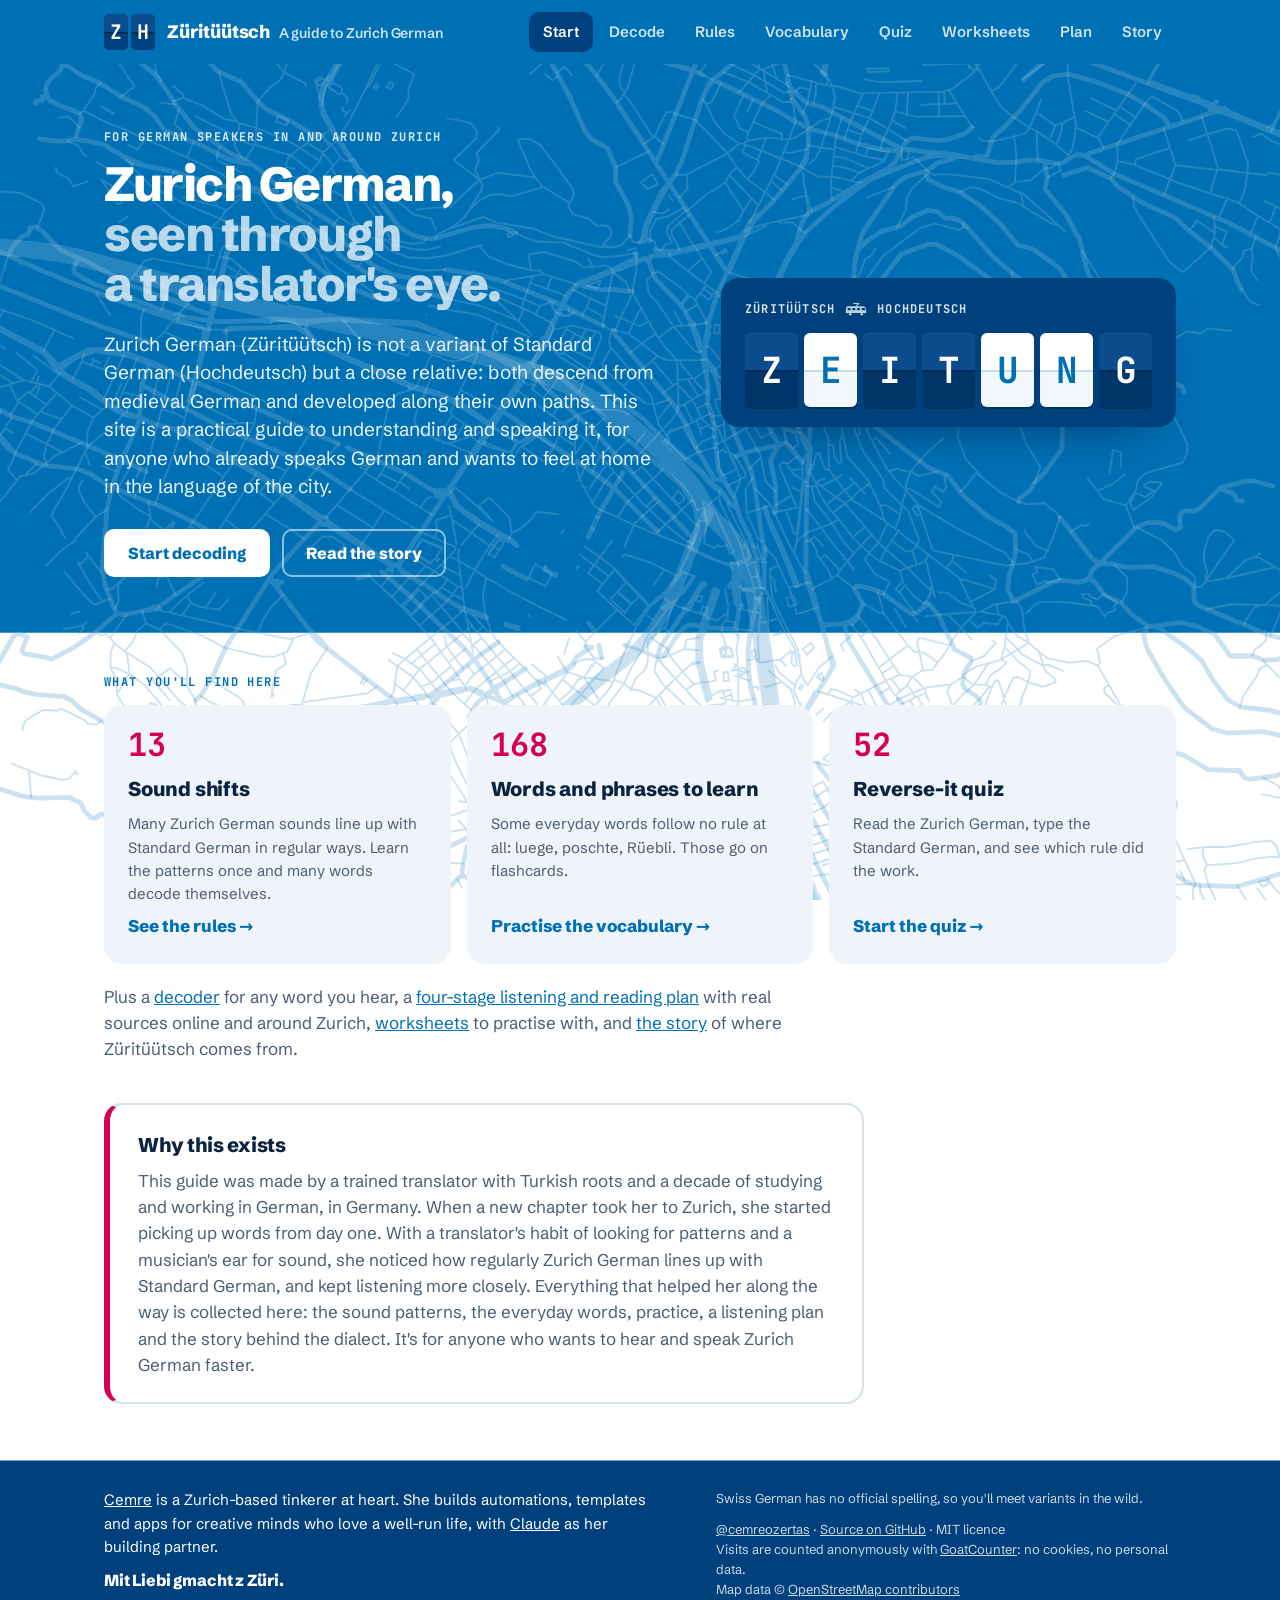
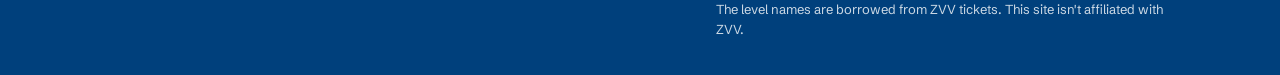
==== commit be146aae: "Footer sign-off, ß in Hochdeutsch, Standard German wording, Züritüütsch labels" ====
--- a/index.html
+++ b/index.html
@@ -53,7 +53,7 @@
           <div class="start-copy">
             <p class="kicker">For German speakers in and around Zurich</p>
             <h1 id="start-title">Zurich German, <span>seen through a translator's&nbsp;eye.</span></h1>
-            <p class="lede">Zurich German is not a variant of Hochdeutsch but a close relative: both descend from medieval German and developed along their own paths. This site is a practical guide to understanding and speaking it, for anyone who already speaks German and wants to feel at home in the language of the city.</p>
+            <p class="lede">Zurich German (Züritüütsch) is not a variant of Standard German (Hochdeutsch) but a close relative: both descend from medieval German and developed along their own paths. This site is a practical guide to understanding and speaking it, for anyone who already speaks German and wants to feel at home in the language of the city.</p>
             <div class="start-actions">
               <a class="btn btn-light" href="#decode">Start decoding</a>
               <a class="btn btn-on-blue" href="#story">Read the story</a>
@@ -61,7 +61,7 @@
           </div>
           <div class="board board-mini" aria-hidden="true">
             <div class="board-head">
-              <span class="board-label">Züri</span>
+              <span class="board-label">Züritüütsch</span>
               <span class="board-arrow"><svg class="tram" viewBox="0 0 30 18" aria-hidden="true" focusable="false"><path d="M11 .8h8L15 4.2" fill="none" stroke="currentColor" stroke-width="1.4" stroke-linejoin="round"/><path fill="currentColor" fill-rule="evenodd" d="M4 4.5h20.5c2.5 0 4.5 2 4.5 4.5v5H1V7.5a3 3 0 0 1 3-3ZM3.5 7h4v3.2h-4Zm6.5 0h4v3.2h-4Zm6.5 0h4v3.2h-4Zm6.5 0h3.2a1.8 1.8 0 0 1 1.8 1.8v1.4h-5Z"/><circle cx="7" cy="15.6" r="1.8" fill="currentColor"/><circle cx="23" cy="15.6" r="1.8" fill="currentColor"/></svg></span>
               <span class="board-label">Hochdeutsch</span>
             </div>
@@ -76,7 +76,7 @@
           <div class="intro-card">
             <span class="num" data-count="rules">13</span>
             <h2>Sound shifts</h2>
-            <p>Many Züritüütsch sounds line up with Hochdeutsch in regular ways. Learn the patterns once and many words decode themselves.</p>
+            <p>Many Zurich German sounds line up with Standard German in regular ways. Learn the patterns once and many words decode themselves.</p>
             <a class="link-arrow" href="#rules">See the rules</a>
           </div>
           <div class="intro-card">
@@ -88,7 +88,7 @@
           <div class="intro-card">
             <span class="num" data-count="quiz">52</span>
             <h2>Reverse-it quiz</h2>
-            <p>Read the Züritüütsch, type the Hochdeutsch, and see which rule did the work.</p>
+            <p>Read the Zurich German, type the Standard German, and see which rule did the work.</p>
             <a class="link-arrow" href="#quiz">Start the quiz</a>
           </div>
         </div>
@@ -97,7 +97,7 @@
 
         <aside class="about-note" aria-labelledby="about-title">
           <h2 id="about-title">Why this exists</h2>
-          <p>This guide was made by a trained translator with Turkish roots and a decade of studying and working in German, in Germany. When a new chapter took her to Zurich, she started picking up words from day one. With a translator's habit of looking for patterns and a musician's ear for sound, she noticed how regularly Zurich German lines up with Hochdeutsch, and kept listening more closely. Everything that helped her along the way is collected here: the sound patterns, the everyday words, practice, a listening plan and the story behind the dialect. It's for anyone who wants to hear and speak Zurich German faster.</p>
+          <p>This guide was made by a trained translator with Turkish roots and a decade of studying and working in German, in Germany. When a new chapter took her to Zurich, she started picking up words from day one. With a translator's habit of looking for patterns and a musician's ear for sound, she noticed how regularly Zurich German lines up with Standard German, and kept listening more closely. Everything that helped her along the way is collected here: the sound patterns, the everyday words, practice, a listening plan and the story behind the dialect. It's for anyone who wants to hear and speak Zurich German faster.</p>
         </aside>
       </div>
     </section>
@@ -120,7 +120,7 @@
           <div class="board" id="board" aria-live="polite">
             <div class="board-head">
               <button type="button" class="dir-toggle" id="dir-toggle" aria-label="Switch direction">
-                <span class="board-label" id="board-from">Züri</span>
+                <span class="board-label" id="board-from">Züritüütsch</span>
                 <span class="board-arrow" aria-hidden="true"><svg class="tram" viewBox="0 0 30 18" aria-hidden="true" focusable="false"><path d="M11 .8h8L15 4.2" fill="none" stroke="currentColor" stroke-width="1.4" stroke-linejoin="round"/><path fill="currentColor" fill-rule="evenodd" d="M4 4.5h20.5c2.5 0 4.5 2 4.5 4.5v5H1V7.5a3 3 0 0 1 3-3ZM3.5 7h4v3.2h-4Zm6.5 0h4v3.2h-4Zm6.5 0h4v3.2h-4Zm6.5 0h3.2a1.8 1.8 0 0 1 1.8 1.8v1.4h-5Z"/><circle cx="7" cy="15.6" r="1.8" fill="currentColor"/><circle cx="23" cy="15.6" r="1.8" fill="currentColor"/></svg></span>
                 <span class="board-label" id="board-to">Hochdeutsch</span>
                 <svg class="swap" viewBox="0 0 16 16" aria-hidden="true" focusable="false"><path d="M2 5h10.5M10 2l3 3-3 3M14 11H3.5M6 8l-3 3 3 3" fill="none" stroke="currentColor" stroke-width="1.6" stroke-linecap="round" stroke-linejoin="round"/></svg>
@@ -314,8 +314,14 @@
 
   <footer class="footer">
     <div class="wrap footer-row">
-      <p><span lang="gsw">Mit Liebi gmacht z Züri vo</span> <a href="https://github.com/cemreozertas">Cemre Özer Taş</a>. Swiss German has no official spelling, so you'll meet variants in the wild.</p>
-      <p><a href="https://github.com/cemreozertas">@cemreozertas</a> · <a href="https://github.com/" id="repo-link">Source on GitHub</a> · MIT licence<br>Visits are counted anonymously with <a href="https://www.goatcounter.com/">GoatCounter</a>: no cookies, no personal data.<br>Map data © <a href="https://www.openstreetmap.org/copyright">OpenStreetMap contributors</a><br>The level names are borrowed from ZVV tickets. This site isn't affiliated with ZVV.</p>
+      <div class="footer-about">
+        <p class="footer-bio"><a href="https://github.com/cemreozertas">Cemre</a> is a Zurich-based tinkerer at heart. She builds automations, templates and apps for creative minds who love a well-run life, with <a href="https://claude.ai/">Claude</a> as her building partner.</p>
+        <p class="footer-sign" lang="gsw">Mit Liebi gmacht z Züri.</p>
+      </div>
+      <div class="footer-meta">
+        <p>Swiss German has no official spelling, so you'll meet variants in the wild.</p>
+        <p><a href="https://github.com/cemreozertas">@cemreozertas</a> · <a href="https://github.com/" id="repo-link">Source on GitHub</a> · MIT licence<br>Visits are counted anonymously with <a href="https://www.goatcounter.com/">GoatCounter</a>: no cookies, no personal data.<br>Map data © <a href="https://www.openstreetmap.org/copyright">OpenStreetMap contributors</a><br>The level names are borrowed from ZVV tickets. This site isn't affiliated with ZVV.</p>
+      </div>
     </div>
   </footer>
 
--- a/styles.css
+++ b/styles.css
@@ -180,7 +180,7 @@
   box-shadow: 0 24px 48px -28px rgba(0, 20, 50, 0.6);
   container-type: inline-size; margin-bottom: 18px;
 }
-.board-head { display: flex; align-items: center; gap: 10px; margin-bottom: 16px; font-family: var(--mono); font-size: 0.75rem; font-weight: 700; text-transform: uppercase; letter-spacing: 0.1em; }
+.board-head { display: flex; flex-wrap: wrap; align-items: center; gap: 8px 10px; margin-bottom: 16px; font-family: var(--mono); font-size: 0.75rem; font-weight: 700; text-transform: uppercase; letter-spacing: 0.1em; }
 .board-label { opacity: 0.85; }
 .board-arrow { opacity: 0.6; }
 .board-status { white-space: nowrap; margin-left: auto; letter-spacing: 0.06em; background: rgba(255, 255, 255, 0.12); padding: 4px 8px; border-radius: var(--r-xs); }
@@ -344,8 +344,12 @@
 /* Footer */
 .footer { background: var(--dunkelblau); color: #fff; padding: 28px 0 36px; font-size: 0.875rem; }
 .footer a { color: #fff; }
-.footer-row { display: flex; flex-wrap: wrap; justify-content: space-between; gap: 12px; }
-.footer-row p { margin: 0; max-width: 620px; opacity: 0.9; }
+.footer-row { display: flex; flex-wrap: wrap; justify-content: space-between; gap: 24px 48px; }
+.footer-row p { margin: 0; }
+.footer-about { max-width: 560px; }
+.footer-bio { font-size: 0.9375rem; line-height: 1.55; }
+.footer-sign { margin-top: 10px !important; font-weight: 800; font-size: 1rem; letter-spacing: -0.01em; }
+.footer-meta { max-width: 460px; display: grid; gap: 10px; font-size: 0.8125rem; opacity: 0.8; }
 
 @media (prefers-reduced-motion: reduce) {
   *, *::before, *::after { animation: none !important; transition: none !important; }
@@ -647,7 +651,7 @@
 .about-note p { margin: 0; color: var(--ink-2); }
 @media (max-width: 820px) {
   .band-start { padding: 40px 0 40px; }
-  .start-hero { grid-template-columns: 1fr; gap: 32px; }
+  .start-hero { grid-template-columns: minmax(0, 1fr); gap: 32px; }
   .lede { font-size: 1.0625rem; }
 }
 
@@ -712,3 +716,8 @@
 main { flex: 1 0 auto; display: flex; flex-direction: column; }
 #view-decode:not([hidden]) { flex: 1 0 auto; display: flex; flex-direction: column; }
 #view-decode .band { flex: 1 0 auto; }
+
+/* Very narrow phones: keep "translator's eye" on one line without running off the screen */
+@media (max-width: 380px) {
+  .band h1 { font-size: 1.875rem; }
+}
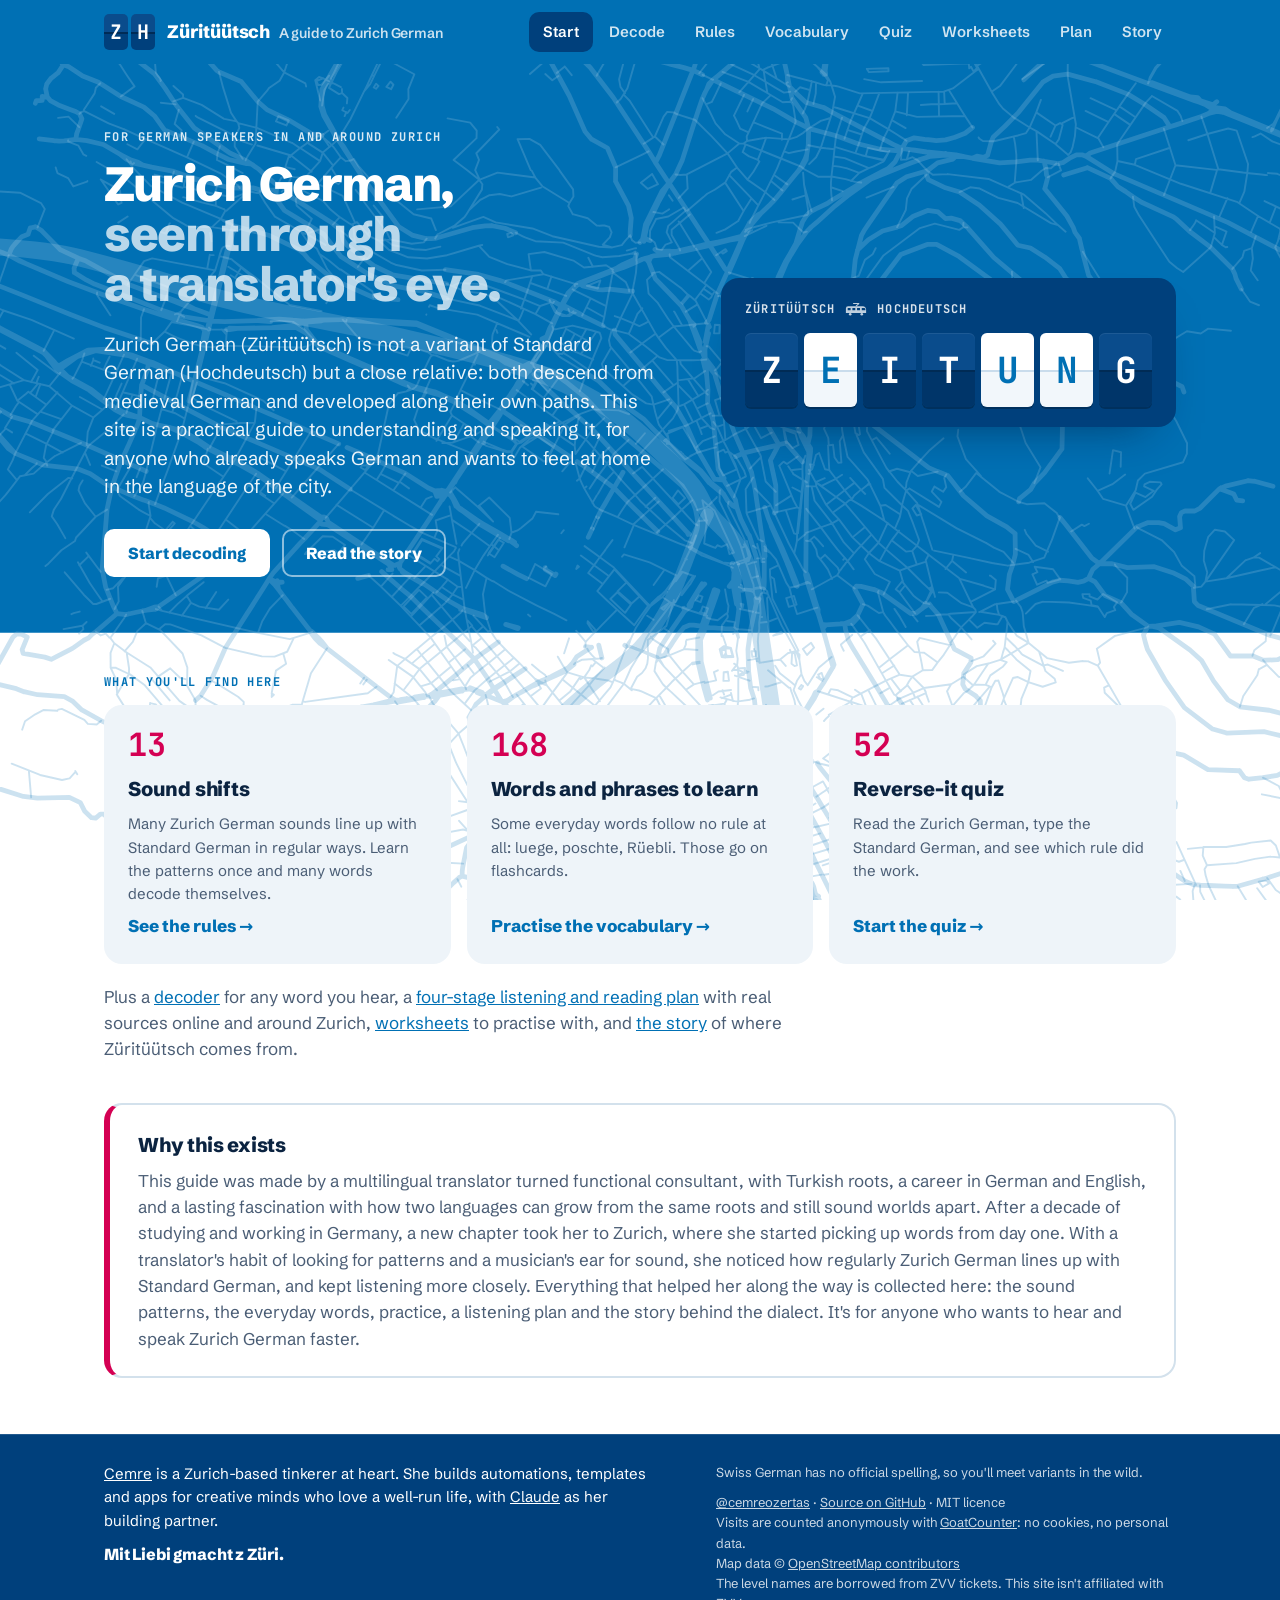
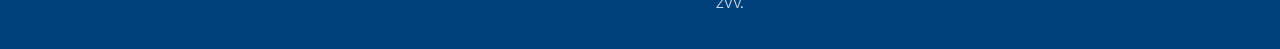
==== commit e6880fe4: "New "Why this exists" text, full-width card" ====
--- a/index.html
+++ b/index.html
@@ -97,7 +97,7 @@
 
         <aside class="about-note" aria-labelledby="about-title">
           <h2 id="about-title">Why this exists</h2>
-          <p>This guide was made by a trained translator with Turkish roots and a decade of studying and working in German, in Germany. When a new chapter took her to Zurich, she started picking up words from day one. With a translator's habit of looking for patterns and a musician's ear for sound, she noticed how regularly Zurich German lines up with Standard German, and kept listening more closely. Everything that helped her along the way is collected here: the sound patterns, the everyday words, practice, a listening plan and the story behind the dialect. It's for anyone who wants to hear and speak Zurich German faster.</p>
+          <p>This guide was made by a multilingual translator turned functional consultant, with Turkish roots, a career in German and English, and a lasting fascination with how two languages can grow from the same roots and still sound worlds apart. After a decade of studying and working in Germany, a new chapter took her to Zurich, where she started picking up words from day one. With a translator's habit of looking for patterns and a musician's ear for sound, she noticed how regularly Zurich German lines up with Standard German, and kept listening more closely. Everything that helped her along the way is collected here: the sound patterns, the everyday words, practice, a listening plan and the story behind the dialect. It's for anyone who wants to hear and speak Zurich German faster.</p>
         </aside>
       </div>
     </section>
@@ -286,6 +286,8 @@
       </div>
       <div class="wrap page">
         <div id="ws-index">
+          <div class="level-bar" id="ws-levels" role="group" aria-label="Worksheet level"></div>
+          <p class="level-desc" id="ws-level-desc"></p>
           <div class="ws-list" id="ws-list"></div>
         </div>
         <article class="ws" id="ws-sheet" hidden></article>
--- a/styles.css
+++ b/styles.css
@@ -337,7 +337,7 @@
 .fb-actions { display: flex; flex-wrap: wrap; gap: 10px; margin-top: 12px; }
 
 /* Plan */
-.habit { margin-top: 24px; background: var(--blau); color: #fff; border-radius: var(--r-lg); padding: 24px 28px; max-width: 760px; }
+.habit { margin-top: 24px; background: var(--blau); color: #fff; border-radius: var(--r-lg); padding: 24px 28px; }
 .habit-label { font-family: var(--mono); font-size: 0.75rem; font-weight: 700; text-transform: uppercase; letter-spacing: 0.1em; opacity: 0.85; }
 .habit p { margin: 8px 0 0; font-size: 1.125rem; }
 
@@ -493,9 +493,21 @@
 .ws-card-go::after { content: " →"; }
 .ws-card-soon { background: var(--panel); border-style: dashed; }
 .ws-card-soon .ws-card-title { font-size: 1.0625rem; color: var(--ink); }
+/* The corrections card spans the whole row, with the title and text side by side */
+.ws-card-soon { grid-column: 1 / -1; flex-direction: row; flex-wrap: wrap; align-items: baseline; gap: 6px 16px; }
+.ws-card-soon .ws-card-sub { flex: 1 1 320px; }
 
 .ws { max-width: 820px; }
 .ws-back { display: inline-block; margin-bottom: 16px; font-weight: 700; text-decoration: none; }
+.ws-next { display: flex; flex-wrap: wrap; align-items: center; justify-content: space-between; gap: 12px; margin-top: 32px; padding-top: 20px; border-top: 2px solid var(--line); }
+.ws-next .ws-back { margin: 0; }
+.ws-next .btn { display: inline-flex; align-items: center; gap: 10px; }
+.ws-next .btn .lvl-badge { color: #fff; }
+.ws-next .btn .pips i { background: rgba(255, 255, 255, 0.35); }
+.ws-next .btn.lvl-1 .pips i:nth-child(1), .ws-next .btn .lvl-1 .pips i:nth-child(1),
+.ws-next .btn .lvl-2 .pips i:nth-child(-n+2), .ws-next .btn .lvl-3 .pips i { background: #fff; }
+#ws-index .level-bar { margin-bottom: 8px; }
+#ws-index .level-desc { margin-bottom: 20px; }
 .ws-head h2 { margin: 6px 0 2px; font-size: clamp(2rem, 4.4vw, 2.75rem); letter-spacing: -0.025em; color: var(--dunkelblau); }
 .ws-kicker { margin: 0; display: flex; gap: 12px; align-items: center; font-family: var(--mono); font-size: 0.75rem; font-weight: 700; text-transform: uppercase; letter-spacing: 0.08em; color: var(--ink-2); }
 .ws-sub { margin: 0 0 10px; font-size: 1.125rem; color: var(--ink-2); }
@@ -645,7 +657,7 @@
 .start-more { margin: 20px 0 0; color: var(--ink-2); max-width: 720px; }
 .about-note {
   margin-top: 40px; background: #fff; border: 2px solid var(--line); border-left: 6px solid var(--magenta);
-  border-radius: var(--r-lg); padding: 24px 28px; max-width: 760px;
+  border-radius: var(--r-lg); padding: 24px 28px;
 }
 .about-note h2 { margin: 0 0 8px; font-size: 1.25rem; letter-spacing: -0.01em; }
 .about-note p { margin: 0; color: var(--ink-2); }
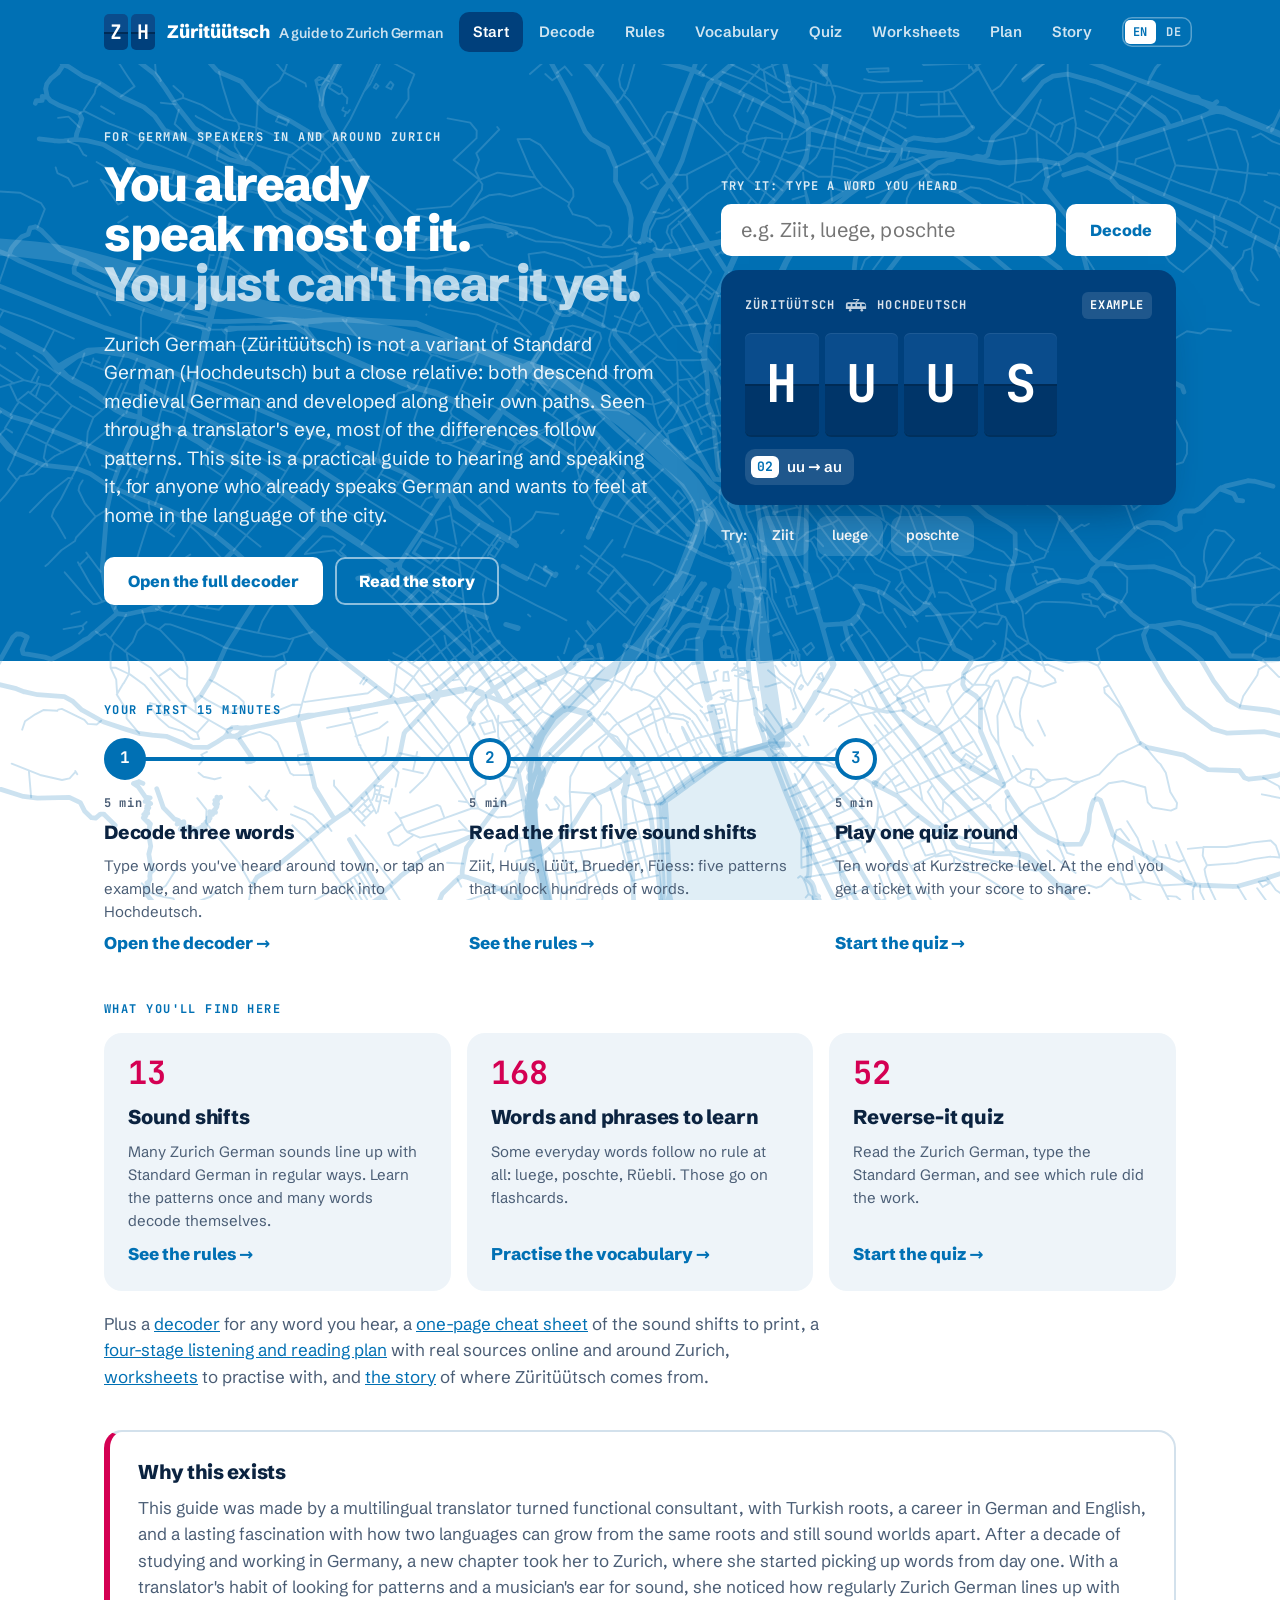
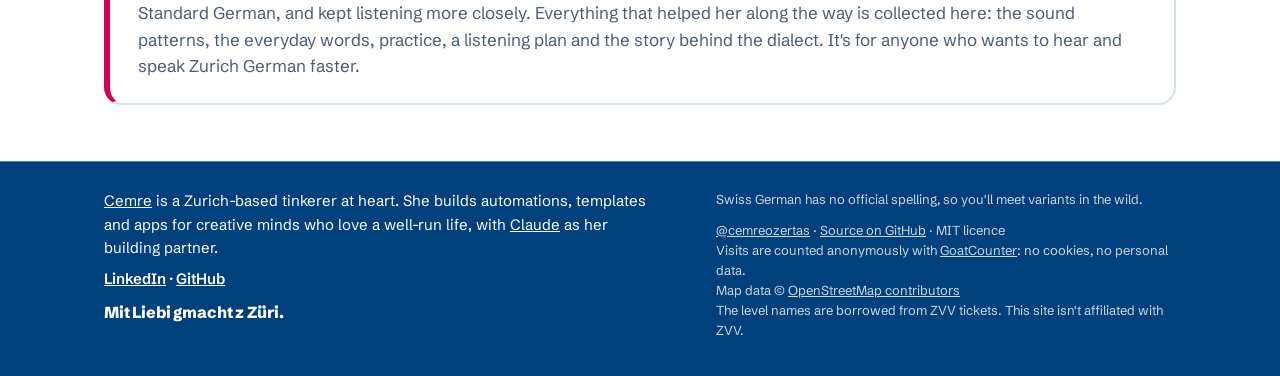
==== commit 945ed92b: "Add the German version, hero decoder, first-15-minutes path, quiz ticket and cheat sheet" ====
--- a/index.html
+++ b/index.html
@@ -7,6 +7,9 @@
   <meta name="description" content="A guide to Zurich German for anyone who already speaks German: sound patterns, a two-way decoder, flashcards, a quiz, a listening plan and the story behind the dialect.">
   <meta name="theme-color" content="#0070B4">
   <link rel="canonical" href="https://cemreozertas.github.io/zueri-tuetsch/">
+  <link rel="alternate" hreflang="en" href="https://cemreozertas.github.io/zueri-tuetsch/">
+  <link rel="alternate" hreflang="de" href="https://cemreozertas.github.io/zueri-tuetsch/?lang=de">
+  <link rel="alternate" hreflang="x-default" href="https://cemreozertas.github.io/zueri-tuetsch/">
   <!-- Link previews (LinkedIn, WhatsApp, Slack, X) -->
   <meta property="og:type" content="website">
   <meta property="og:site_name" content="Züritüütsch">
@@ -41,6 +44,10 @@
         <a href="#plan" data-view="plan">Plan</a>
         <a href="#story" data-view="story">Story</a>
       </nav>
+      <div class="lang-switch" role="group" aria-label="Language / Sprache">
+        <a href="?lang=en" data-lang="en" lang="en" hreflang="en" title="English">EN</a>
+        <a href="?lang=de" data-lang="de" lang="de" hreflang="de" title="Deutsch">DE</a>
+      </div>
     </div>
   </header>
 
@@ -52,25 +59,64 @@
         <div class="wrap start-hero">
           <div class="start-copy">
             <p class="kicker">For German speakers in and around Zurich</p>
-            <h1 id="start-title">Zurich German, <span>seen through a translator's&nbsp;eye.</span></h1>
-            <p class="lede">Zurich German (Züritüütsch) is not a variant of Standard German (Hochdeutsch) but a close relative: both descend from medieval German and developed along their own paths. This site is a practical guide to understanding and speaking it, for anyone who already speaks German and wants to feel at home in the language of the city.</p>
+            <h1 id="start-title">You already speak most of it. <span>You just can't hear it yet.</span></h1>
+            <p class="lede">Zurich German (Züritüütsch) is not a variant of Standard German (Hochdeutsch) but a close relative: both descend from medieval German and developed along their own paths. Seen through a translator's eye, most of the differences follow patterns. This site is a practical guide to hearing and speaking it, for anyone who already speaks German and wants to feel at home in the language of the city.</p>
             <div class="start-actions">
-              <a class="btn btn-light" href="#decode">Start decoding</a>
+              <a class="btn btn-light" href="#decode">Open the full decoder</a>
               <a class="btn btn-on-blue" href="#story">Read the story</a>
             </div>
           </div>
-          <div class="board board-mini" aria-hidden="true">
+          <div class="start-try">
+            <form class="decoder decoder-mini" id="start-form" autocomplete="off">
+            <label for="start-input" id="start-label">Try it: type a word you heard</label>
+            <div class="field-row">
+              <input id="start-input" type="text" placeholder="e.g. Ziit, luege, poschte" spellcheck="false" autocapitalize="off">
+              <button type="submit" class="btn btn-light">Decode</button>
+            </div>
+          </form>
+          <div class="board board-mini" id="start-board" aria-live="polite">
             <div class="board-head">
               <span class="board-label">Züritüütsch</span>
               <span class="board-arrow"><svg class="tram" viewBox="0 0 30 18" aria-hidden="true" focusable="false"><path d="M11 .8h8L15 4.2" fill="none" stroke="currentColor" stroke-width="1.4" stroke-linejoin="round"/><path fill="currentColor" fill-rule="evenodd" d="M4 4.5h20.5c2.5 0 4.5 2 4.5 4.5v5H1V7.5a3 3 0 0 1 3-3ZM3.5 7h4v3.2h-4Zm6.5 0h4v3.2h-4Zm6.5 0h4v3.2h-4Zm6.5 0h3.2a1.8 1.8 0 0 1 1.8 1.8v1.4h-5Z"/><circle cx="7" cy="15.6" r="1.8" fill="currentColor"/><circle cx="23" cy="15.6" r="1.8" fill="currentColor"/></svg></span>
               <span class="board-label">Hochdeutsch</span>
+              <span class="board-status" id="start-status">Example</span>
             </div>
             <div class="flaps" id="start-flaps"></div>
+            <div class="board-foot" id="start-foot"></div>
+          </div>
+            <div class="chips chips-on-blue" id="start-examples" aria-label="Try an example"></div>
           </div>
         </div>
       </div>
 
       <div class="wrap start-body">
+        <section class="path" aria-labelledby="path-title">
+          <p class="path-label" id="path-title">Your first 15 minutes</p>
+          <ol class="path-stops">
+            <li class="path-stop">
+              <span class="path-dot" aria-hidden="true">1</span>
+              <span class="path-time">5 min</span>
+              <h2>Decode three words</h2>
+              <p>Type words you've heard around town, or tap an example, and watch them turn back into Hochdeutsch.</p>
+              <a class="link-arrow" href="#decode">Open the decoder</a>
+            </li>
+            <li class="path-stop">
+              <span class="path-dot" aria-hidden="true">2</span>
+              <span class="path-time">5 min</span>
+              <h2>Read the first five sound shifts</h2>
+              <p><span lang="gsw">Ziit</span>, <span lang="gsw">Huus</span>, <span lang="gsw">Lüüt</span>, <span lang="gsw">Brueder</span>, <span lang="gsw">Füess</span>: five patterns that unlock hundreds of words.</p>
+              <a class="link-arrow" href="#rules">See the rules</a>
+            </li>
+            <li class="path-stop">
+              <span class="path-dot" aria-hidden="true">3</span>
+              <span class="path-time">5 min</span>
+              <h2>Play one quiz round</h2>
+              <p>Ten words at Kurzstrecke level. At the end you get a ticket with your score to share.</p>
+              <a class="link-arrow" href="#quiz">Start the quiz</a>
+            </li>
+          </ol>
+        </section>
+
         <p class="section-label">What you'll find here</p>
         <div class="intro-grid">
           <div class="intro-card">
@@ -93,7 +139,7 @@
           </div>
         </div>
 
-        <p class="start-more">Plus a <a href="#decode">decoder</a> for any word you hear, a <a href="#plan">four-stage listening and reading plan</a> with real sources online and around Zurich, <a href="#worksheets">worksheets</a> to practise with, and <a href="#story">the story</a> of where Züritüütsch comes from.</p>
+        <p class="start-more">Plus a <a href="#decode">decoder</a> for any word you hear, a <a href="cheat-sheet.pdf" download>one-page cheat sheet</a> of the sound shifts to print, a <a href="#plan">four-stage listening and reading plan</a> with real sources online and around Zurich, <a href="#worksheets">worksheets</a> to practise with, and <a href="#story">the story</a> of where Züritüütsch comes from.</p>
 
         <aside class="about-note" aria-labelledby="about-title">
           <h2 id="about-title">Why this exists</h2>
@@ -107,7 +153,7 @@
       <div class="band">
         <div class="wrap">
           <p class="kicker">For German speakers in and around Zurich</p>
-          <h1 id="decode-title">You already speak most of it. <span>You just can't hear it yet.</span></h1>
+          <h1 id="decode-title">Type a word, <span>watch the board decode it.</span></h1>
 
           <form class="decoder" id="decoder-form" autocomplete="off">
             <label for="decoder-input" id="decoder-label">Type a word you heard</label>
@@ -161,6 +207,7 @@
             <p class="kicker">Learn the patterns · <span data-count="rules"></span> sound shifts</p>
             <h2 id="rules-title">The sound shifts</h2>
             <p>Each rule pairs a Hochdeutsch sound with the Züritüütsch sound you hear in its place, with examples and a tip for hearing it in reverse. The number stays the same everywhere in the app.</p>
+            <p class="head-actions"><a class="btn btn-light btn-sm" href="cheat-sheet.pdf" download>Download the cheat sheet (PDF)</a></p>
           </div>
         </div>
       </div>
@@ -318,6 +365,7 @@
     <div class="wrap footer-row">
       <div class="footer-about">
         <p class="footer-bio"><a href="https://github.com/cemreozertas">Cemre</a> is a Zurich-based tinkerer at heart. She builds automations, templates and apps for creative minds who love a well-run life, with <a href="https://claude.ai/">Claude</a> as her building partner.</p>
+        <p class="footer-links"><a href="https://www.linkedin.com/in/cemreozertas/">LinkedIn</a> · <a href="https://github.com/cemreozertas">GitHub</a></p>
         <p class="footer-sign" lang="gsw">Mit Liebi gmacht z Züri.</p>
       </div>
       <div class="footer-meta">
@@ -329,6 +377,7 @@
 
   <script src="data.js"></script>
   <script src="worksheets.js"></script>
+  <script src="content-de.js"></script>
   <script src="app.js"></script>
 </body>
 </html>
--- a/styles.css
+++ b/styles.css
@@ -58,11 +58,12 @@
 
 /* ---------- Top bar ---------- */
 .topbar { background: var(--blau); color: #fff; position: sticky; top: 0; z-index: 20; }
-.topbar-row { display: flex; align-items: center; gap: 24px; min-height: 64px; }
+.topbar-row { display: flex; align-items: center; gap: 16px; min-height: 64px; }
 .brand { display: flex; align-items: center; gap: 12px; color: #fff; text-decoration: none; font-weight: 800; font-size: 1.125rem; letter-spacing: -0.01em; }
 .brand:hover { color: #fff; }
+.brand { flex: none; } .brand-name { white-space: nowrap; }
 .brand-name span { font-weight: 600; opacity: 0.8; font-size: 0.875rem; margin-left: 6px; }
-@media (max-width: 1100px) { .brand-name span { display: none; } }
+@media (max-width: 1180px) { .brand-name span { display: none; } }
 .brand-flaps { display: inline-flex; gap: 3px; }
 .brand-flap {
   width: 24px; height: 36px; border-radius: 5px; position: relative;
@@ -72,6 +73,10 @@
 }
 
 .tabs { display: flex; gap: 2px; margin-left: auto; }
+.tabs a { white-space: nowrap; }
+/* The German tab names are longer: make room by hiding the subtitle next to the logo earlier */
+html[lang="de"] .brand-name span { display: none; }
+@media (max-width: 1240px) { html[lang="de"] .tabs a { padding: 0 10px; } }
 .tabs a {
   color: #fff; text-decoration: none; font-size: 0.9375rem; font-weight: 600;
   min-height: 40px; display: inline-flex; align-items: center;
@@ -81,12 +86,23 @@
 .tabs a:hover { opacity: 1; background: rgba(255, 255, 255, 0.12); color: #fff; }
 .tabs a[aria-current="page"] { opacity: 1; background: var(--dunkelblau); }
 
-@media (max-width: 820px) {
+/* EN | DE switch at the top right */
+.lang-switch { display: flex; gap: 2px; padding: 3px; border-radius: var(--r-sm); box-shadow: inset 0 0 0 1.5px rgba(255, 255, 255, 0.35); flex: none; }
+.lang-switch a { color: #fff; text-decoration: none; font-family: var(--mono); font-size: 0.75rem; font-weight: 700; letter-spacing: 0.06em; padding: 6px 8px; border-radius: 5px; opacity: 0.8; line-height: 1; }
+.lang-switch a:hover { opacity: 1; background: rgba(255, 255, 255, 0.12); color: #fff; }
+.lang-switch a[aria-current="true"] { opacity: 1; background: #fff; color: var(--blau); }
+
+/* Narrower screens: logo and language switch on top, the tabs scroll sideways underneath */
+@media (max-width: 1060px) {
   .topbar-row { flex-wrap: wrap; gap: 0; padding-top: 10px; }
+  .lang-switch { order: 1; margin-left: auto; }
+  .tabs { order: 2; }
   .tabs { margin: 8px -24px 0; padding: 0 16px 10px; width: calc(100% + 48px); overflow-x: auto; scrollbar-width: none; }
   .tabs::-webkit-scrollbar { display: none; }
   .tabs a { white-space: nowrap; }
   .tabs { -webkit-mask-image: linear-gradient(90deg, #000 85%, transparent); mask-image: linear-gradient(90deg, #000 85%, transparent); }
+}
+@media (max-width: 820px) {
   .band h1 { font-size: 2.25rem; }
 }
 
@@ -267,6 +283,8 @@
 .reverse::before { content: "Reverse it: "; color: var(--blau); }
 .caveat { margin: 0; font-size: 0.875rem; color: var(--magenta); }
 .caveat::before { content: "Exception: "; font-weight: 700; }
+html[lang="de"] .reverse::before { content: "Rückwärts: "; }
+html[lang="de"] .caveat::before { content: "Ausnahme: "; }
 @media (max-width: 820px) { .rules { grid-template-columns: 1fr; } }
 
 .grammar-grid { display: grid; grid-template-columns: repeat(4, 1fr); gap: 12px; }
@@ -306,7 +324,7 @@
 .card-hint { font-size: 0.875rem; opacity: 0.8; }
 .card-extra { font-size: 0.9375rem; color: var(--ink-2); max-width: 420px; }
 .card-word, .card-cat { margin-top: 0; }
-.card-controls { display: flex; justify-content: center; align-items: center; gap: 12px; }
+.card-controls { display: flex; flex-wrap: wrap; justify-content: center; align-items: center; gap: 12px; }
 #card-again { color: var(--magenta); }
 #card-again:hover { border-color: var(--magenta); }
 .card-progress { font-size: 0.8125rem; color: var(--ink-2); text-align: center; }
@@ -501,7 +519,7 @@
 .ws-back { display: inline-block; margin-bottom: 16px; font-weight: 700; text-decoration: none; }
 .ws-next { display: flex; flex-wrap: wrap; align-items: center; justify-content: space-between; gap: 12px; margin-top: 32px; padding-top: 20px; border-top: 2px solid var(--line); }
 .ws-next .ws-back { margin: 0; }
-.ws-next .btn { display: inline-flex; align-items: center; gap: 10px; }
+.ws-next .btn { display: inline-flex; flex-wrap: wrap; align-items: center; gap: 4px 10px; max-width: 100%; text-align: left; }
 .ws-next .btn .lvl-badge { color: #fff; }
 .ws-next .btn .pips i { background: rgba(255, 255, 255, 0.35); }
 .ws-next .btn.lvl-1 .pips i:nth-child(1), .ws-next .btn .lvl-1 .pips i:nth-child(1),
@@ -733,3 +751,89 @@
 @media (max-width: 380px) {
   .band h1 { font-size: 1.875rem; }
 }
+
+/* German headlines have longer words: a touch smaller on phones so they never run off the screen */
+@media (max-width: 480px) {
+  html[lang="de"] .band h1 { font-size: 2rem; }
+}
+@media (max-width: 380px) {
+  html[lang="de"] .band h1 { font-size: 1.75rem; }
+}
+.band h1 { hyphens: manual; overflow-wrap: break-word; }
+
+/* ---------- Start: try the decoder right in the hero ---------- */
+.start-try { min-width: 0; }
+.decoder-mini { margin-bottom: 14px; }
+.decoder-mini label { font-family: var(--mono); font-size: 0.75rem; font-weight: 700; text-transform: uppercase; letter-spacing: 0.1em; opacity: 0.85; }
+.start-try .board-mini { margin-bottom: 12px; }
+.start-try .board-foot { min-height: 0; margin-top: 14px; font-size: 0.875rem; }
+.start-try .board-foot:empty { display: none; }
+/* Magenta stays reserved for the numbers and the Why bar on the start page */
+.start-try .board-status.is-known { background: rgba(255, 255, 255, 0.22); }
+.start-try .board-status.is-guess { box-shadow: inset 0 0 0 2px rgba(255, 255, 255, 0.6); }
+.chips-label { align-self: center; font-size: 0.875rem; font-weight: 600; opacity: 0.85; margin-right: 2px; }
+
+/* ---------- Start: your first 15 minutes, drawn as a tram line with three stops ---------- */
+.path { margin-bottom: 44px; }
+.path-label { margin: 0 0 18px; font-family: var(--mono); font-size: 0.75rem; font-weight: 700; text-transform: uppercase; letter-spacing: 0.12em; color: var(--blau); }
+.path-stops { list-style: none; margin: 0; padding: 0; display: grid; grid-template-columns: repeat(3, minmax(0, 1fr)); gap: 24px; position: relative; }
+.path-stops::before { content: ""; position: absolute; left: 21px; right: calc(100% / 3 - 37px); top: 19px; height: 4px; border-radius: 2px; background: var(--blau); z-index: 0; }
+.path-stop { position: relative; display: flex; flex-direction: column; gap: 6px; }
+.path-dot {
+  position: relative; z-index: 1; width: 42px; height: 42px; border-radius: 50%;
+  display: grid; place-items: center; background: #fff; border: 4px solid var(--blau);
+  font-family: var(--mono); font-weight: 700; font-size: 1rem; color: var(--blau); margin-bottom: 8px;
+}
+.path-stop:first-child .path-dot { background: var(--blau); color: #fff; }
+.path-time { font-family: var(--mono); font-size: 0.75rem; font-weight: 700; letter-spacing: 0.06em; color: var(--ink-2); }
+.path-stop h2 { margin: 0; font-size: 1.1875rem; letter-spacing: -0.01em; }
+.path-stop p { margin: 0; color: var(--ink-2); font-size: 0.9375rem; flex: 1; }
+@media (max-width: 820px) {
+  .path-stops { grid-template-columns: minmax(0, 1fr); gap: 22px; }
+  .path-stops::before { left: 19px; right: auto; top: 20px; bottom: 20px; width: 4px; height: auto; }
+  .path-stop { padding-left: 62px; }
+  .path-dot { position: absolute; left: 0; top: 0; margin: 0; }
+}
+
+/* ---------- Rules: download the cheat sheet ---------- */
+.head-actions { margin: 18px 0 0 !important; }
+.band-head .page-head .head-actions .btn { color: var(--blau); }
+
+/* ---------- Rules and Vocabulary: "Hear it differently in your Kreis?" ---------- */
+.kreis-card { margin-top: 32px; background: var(--panel); border: 2px dashed var(--line); border-radius: var(--r-lg); padding: 20px 24px; }
+.kreis-card h3 { margin: 0 0 6px; font-size: 1.0625rem; }
+.kreis-card p { margin: 0; color: var(--ink-2); font-size: 0.9375rem; }
+.kreis-card a { font-weight: 700; }
+
+/* ---------- Quiz: the ticket at the end of a round ---------- */
+.quiz-result { display: grid; gap: 14px; }
+.ticket-card {
+  display: grid; grid-template-columns: minmax(0, 1fr) auto; max-width: 440px;
+  background: var(--blau); color: #fff; border-radius: var(--r-lg); overflow: hidden;
+  box-shadow: 0 18px 36px -24px rgba(0, 20, 50, 0.6);
+}
+.ticket-main { padding: 18px 22px 20px; }
+.ticket-main p { margin: 0; }
+.ticket-kicker { font-family: var(--mono); font-size: 0.6875rem; font-weight: 700; text-transform: uppercase; letter-spacing: 0.12em; opacity: 0.85; }
+.ticket-level { display: flex; align-items: center; gap: 8px; margin-top: 10px !important; font-weight: 800; font-size: 1.25rem; letter-spacing: -0.01em; }
+.ticket-level .pips i { background: rgba(255, 255, 255, 0.35); }
+.ticket-card.lvl-1 .pips i:nth-child(1), .ticket-card.lvl-2 .pips i:nth-child(-n+2), .ticket-card.lvl-3 .pips i { background: #fff; }
+.ticket-score { font-family: var(--mono); font-weight: 700; font-size: 2.75rem; line-height: 1.1; margin-top: 6px !important; }
+.ticket-squares { display: flex; flex-wrap: wrap; gap: 4px; margin-top: 10px; }
+.ticket-squares span { width: 18px; height: 18px; border-radius: 4px; }
+.ticket-squares .is-right { background: #fff; }
+.ticket-squares .is-wrong { background: var(--magenta); }
+.ticket-stub {
+  display: grid; place-items: center; padding: 0 14px; background: var(--dunkelblau);
+  border-left: 2px dashed rgba(255, 255, 255, 0.45);
+}
+.ticket-stub span { writing-mode: vertical-rl; transform: rotate(180deg); font-family: var(--mono); font-size: 0.75rem; font-weight: 700; text-transform: uppercase; letter-spacing: 0.16em; }
+.ticket-verdict { margin: 0; font-weight: 700; color: var(--dunkelblau); }
+.quiz-result .fb-actions { margin-top: 0; }
+.share-status { margin: 0; font-size: 0.875rem; color: var(--ink-2); min-height: 1.2em; }
+.share-text { display: block; width: 100%; margin-top: 6px; font: inherit; font-size: 0.875rem; padding: 8px; border: 1.5px solid var(--line); border-radius: var(--r-sm); }
+
+/* ---------- Footer links ---------- */
+.footer-links { margin-top: 8px !important; font-size: 0.9375rem; font-weight: 600; }
+
+@media print { .start-try, .path, .kreis-card, .head-actions { display: none; } }
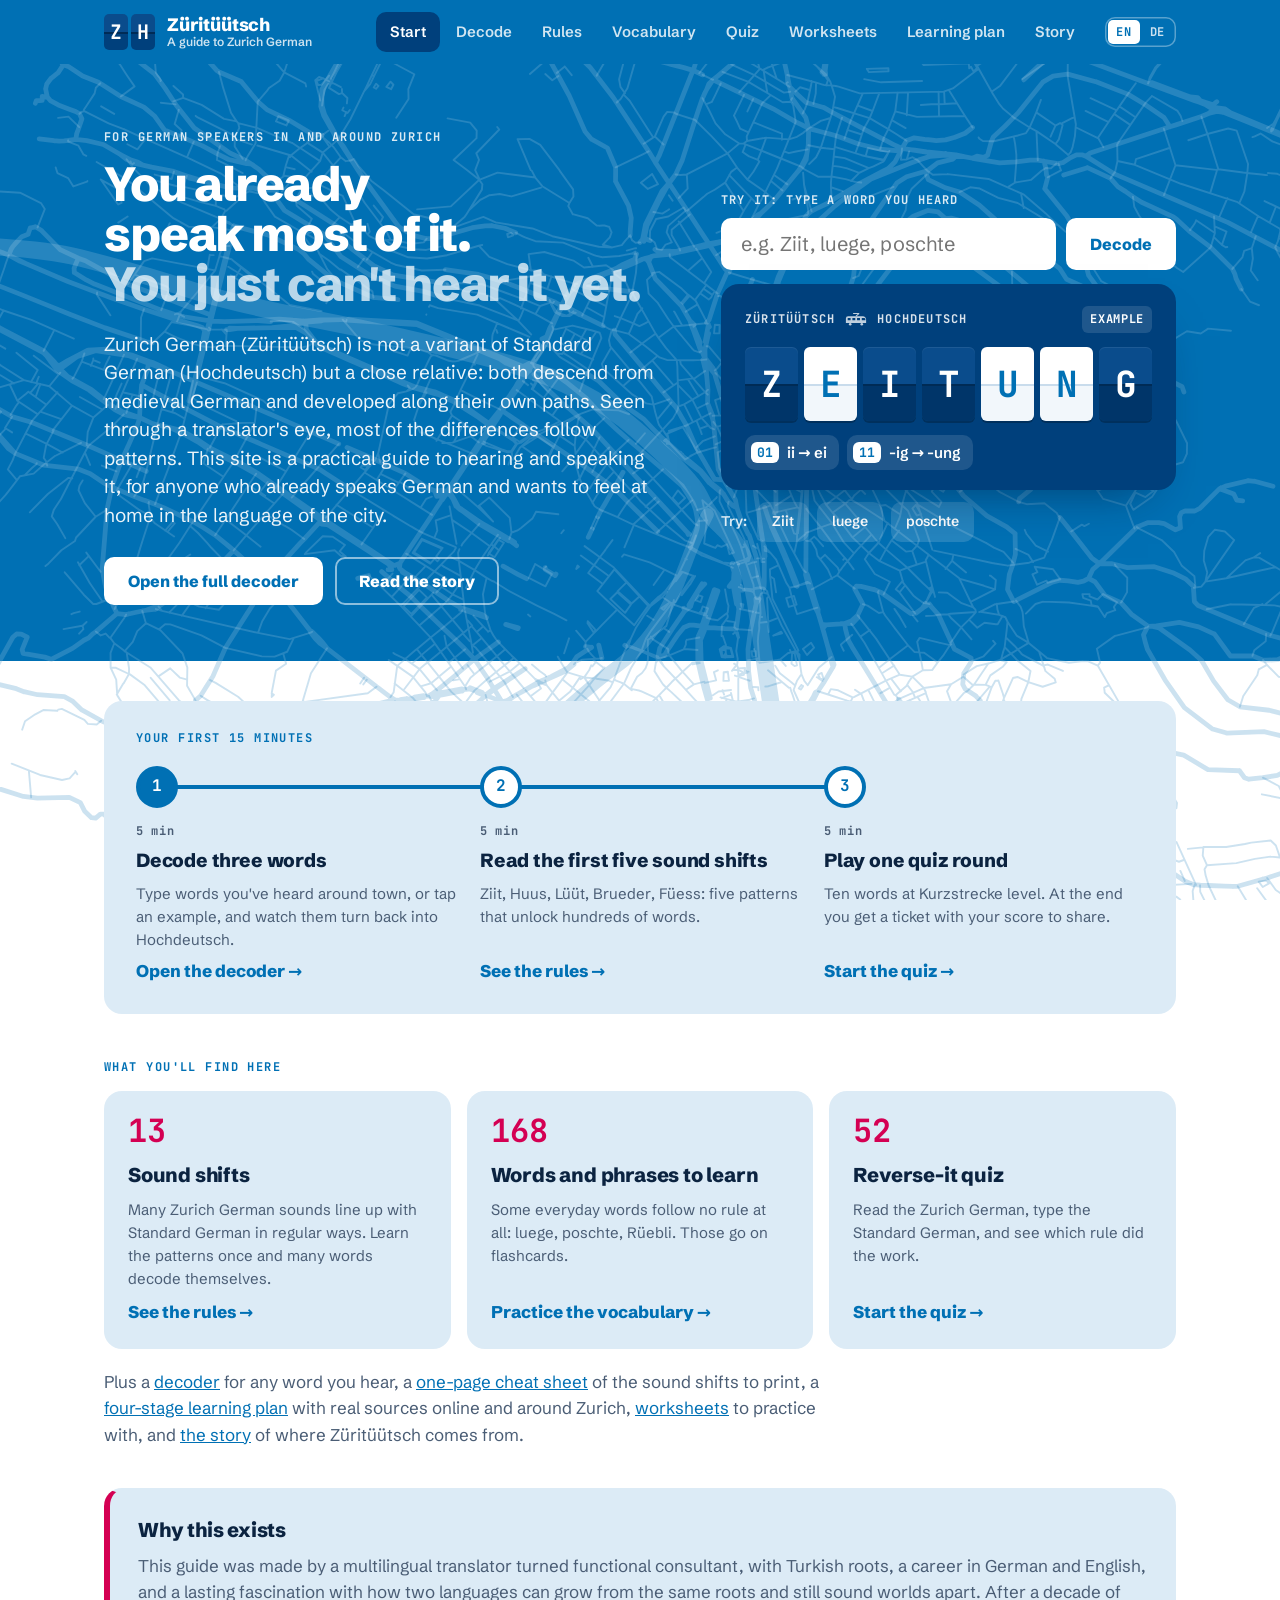
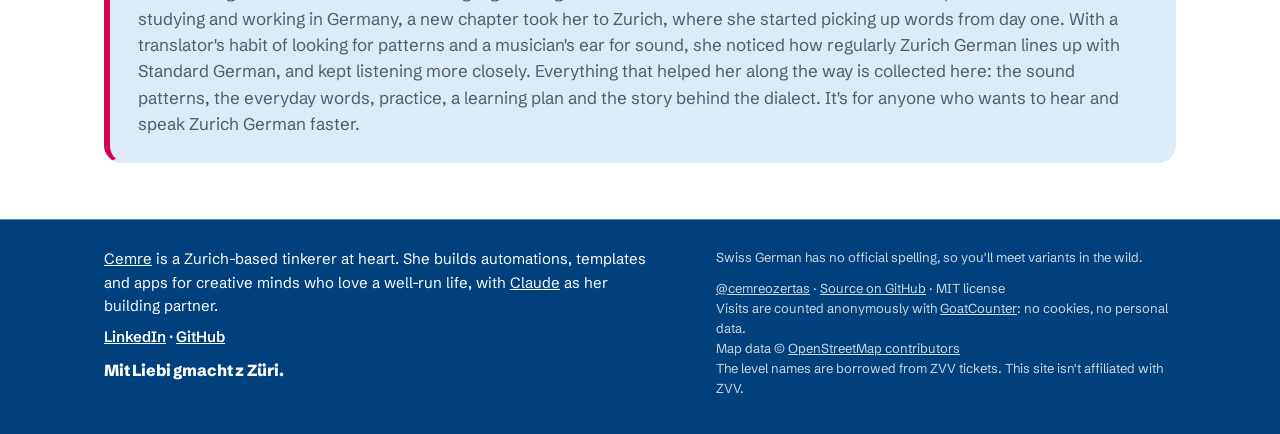
==== commit 947a7151: "Rename the plan to Learning plan, refresh the README and screenshots" ====
--- a/index.html
+++ b/index.html
@@ -2,19 +2,30 @@
 <html lang="en">
 <head>
   <meta charset="utf-8">
+  <script>
+    // The English site lives at /zueri-tuetsch/, the German one at /zueri-tuetsch/de/, so a shared link always opens and previews in its own language.
+    // Old links with ?lang=de or ?lang=en are sent to the matching address.
+    (function () {
+      var page = document.documentElement.getAttribute("data-page-lang") || "en", q = null;
+      try { q = new URLSearchParams(location.search).get("lang"); } catch (e) { /* old browser */ }
+      if ((q === "en" || q === "de") && q !== page) location.replace((q === "de" ? "de/" : "../") + (location.protocol === "file:" ? "index.html" : "") + location.hash);
+    })();
+  </script>
   <meta name="viewport" content="width=device-width, initial-scale=1">
   <title>Züritüütsch · A guide to Zurich German</title>
-  <meta name="description" content="A guide to Zurich German for anyone who already speaks German: sound patterns, a two-way decoder, flashcards, a quiz, a listening plan and the story behind the dialect.">
+  <meta name="description" content="A guide to Zurich German for anyone who already speaks German: sound patterns, a two-way decoder, flashcards, a quiz, a learning plan and the story behind the dialect.">
   <meta name="theme-color" content="#0070B4">
   <link rel="canonical" href="https://cemreozertas.github.io/zueri-tuetsch/">
   <link rel="alternate" hreflang="en" href="https://cemreozertas.github.io/zueri-tuetsch/">
-  <link rel="alternate" hreflang="de" href="https://cemreozertas.github.io/zueri-tuetsch/?lang=de">
+  <link rel="alternate" hreflang="de" href="https://cemreozertas.github.io/zueri-tuetsch/de/">
   <link rel="alternate" hreflang="x-default" href="https://cemreozertas.github.io/zueri-tuetsch/">
   <!-- Link previews (LinkedIn, WhatsApp, Slack, X) -->
   <meta property="og:type" content="website">
   <meta property="og:site_name" content="Züritüütsch">
+  <meta property="og:locale" content="en_US">
+  <meta property="og:locale:alternate" content="de_CH">
   <meta property="og:title" content="Züritüütsch: a guide to Zurich German">
-  <meta property="og:description" content="Sound patterns, a two-way decoder, flashcards, a quiz and a listening plan for German speakers in and around Zurich.">
+  <meta property="og:description" content="Sound patterns, a two-way decoder, flashcards, a quiz and a learning plan for German speakers in and around Zurich.">
   <meta property="og:url" content="https://cemreozertas.github.io/zueri-tuetsch/">
   <meta property="og:image" content="https://cemreozertas.github.io/zueri-tuetsch/og-image.png">
   <meta property="og:image:width" content="1200">
@@ -41,12 +52,12 @@
         <a href="#cards" data-view="cards">Vocabulary</a>
         <a href="#quiz" data-view="quiz">Quiz</a>
         <a href="#worksheets" data-view="worksheets">Worksheets</a>
-        <a href="#plan" data-view="plan">Plan</a>
+        <a href="#plan" data-view="plan">Learning plan</a>
         <a href="#story" data-view="story">Story</a>
       </nav>
       <div class="lang-switch" role="group" aria-label="Language / Sprache">
-        <a href="?lang=en" data-lang="en" lang="en" hreflang="en" title="English">EN</a>
-        <a href="?lang=de" data-lang="de" lang="de" hreflang="de" title="Deutsch">DE</a>
+        <a href="./" data-lang="en" lang="en" hreflang="en" title="English">EN</a>
+        <a href="de/" data-lang="de" lang="de" hreflang="de" title="Deutsch">DE</a>
       </div>
     </div>
   </header>
@@ -129,7 +140,7 @@
             <span class="num" id="vocab-count">74</span>
             <h2>Words and phrases to learn</h2>
             <p>Some everyday words follow no rule at all: luege, poschte, Rüebli. Those go on flashcards.</p>
-            <a class="link-arrow" href="#cards">Practise the vocabulary</a>
+            <a class="link-arrow" href="#cards">Practice the vocabulary</a>
           </div>
           <div class="intro-card">
             <span class="num" data-count="quiz">52</span>
@@ -139,11 +150,11 @@
           </div>
         </div>
 
-        <p class="start-more">Plus a <a href="#decode">decoder</a> for any word you hear, a <a href="cheat-sheet.pdf" download>one-page cheat sheet</a> of the sound shifts to print, a <a href="#plan">four-stage listening and reading plan</a> with real sources online and around Zurich, <a href="#worksheets">worksheets</a> to practise with, and <a href="#story">the story</a> of where Züritüütsch comes from.</p>
+        <p class="start-more">Plus a <a href="#decode">decoder</a> for any word you hear, a <a href="cheat-sheet.pdf" download>one-page cheat sheet</a> of the sound shifts to print, a <a href="#plan">four-stage learning plan</a> with real sources online and around Zurich, <a href="#worksheets">worksheets</a> to practice with, and <a href="#story">the story</a> of where Züritüütsch comes from.</p>
 
         <aside class="about-note" aria-labelledby="about-title">
           <h2 id="about-title">Why this exists</h2>
-          <p>This guide was made by a multilingual translator turned functional consultant, with Turkish roots, a career in German and English, and a lasting fascination with how two languages can grow from the same roots and still sound worlds apart. After a decade of studying and working in Germany, a new chapter took her to Zurich, where she started picking up words from day one. With a translator's habit of looking for patterns and a musician's ear for sound, she noticed how regularly Zurich German lines up with Standard German, and kept listening more closely. Everything that helped her along the way is collected here: the sound patterns, the everyday words, practice, a listening plan and the story behind the dialect. It's for anyone who wants to hear and speak Zurich German faster.</p>
+          <p>This guide was made by a multilingual translator turned functional consultant, with Turkish roots, a career in German and English, and a lasting fascination with how two languages can grow from the same roots and still sound worlds apart. After a decade of studying and working in Germany, a new chapter took her to Zurich, where she started picking up words from day one. With a translator's habit of looking for patterns and a musician's ear for sound, she noticed how regularly Zurich German lines up with Standard German, and kept listening more closely. Everything that helped her along the way is collected here: the sound patterns, the everyday words, practice, a learning plan and the story behind the dialect. It's for anyone who wants to hear and speak Zurich German faster.</p>
         </aside>
       </div>
     </section>
@@ -183,7 +194,7 @@
             <span class="next-stop-tag">Next stop?</span>
             <div class="next-stop-body">
               <h2 id="next-stop-title">Decode a whole message, not just one word</h2>
-              <p>Paste a chat, a text or a note from your neighbour, like <span lang="gsw" class="next-stop-sample">«Häsch morn Ziit? Gömmer go poschte?»</span>, and see every word explained, including the merged ones like <span lang="gsw">häsch</span> and <span lang="gsw">gömmer</span>.</p>
+              <p>Paste a chat, a text or a note from your neighbor, like <span lang="gsw" class="next-stop-sample">«Häsch morn Ziit? Gömmer go poschte?»</span>, and see every word explained, including the merged ones like <span lang="gsw">häsch</span> and <span lang="gsw">gömmer</span>.</p>
               <div class="next-stop-ask" id="next-stop-ask">
                 <p class="next-stop-q">Would you use it?</p>
                 <div class="next-stop-actions">
@@ -224,9 +235,9 @@
       <div class="band band-head band-wall">
         <div class="wrap">
           <div class="page-head">
-            <p class="kicker">Practise · <span data-count="vocab"></span> words and phrases</p>
+            <p class="kicker">Practice · <span data-count="vocab"></span> words and phrases</p>
             <h2 id="cards-title">Vocabulary</h2>
-            <p>The words the sound rules can't explain, sorted by topic and by how hard they are. Practise them as flashcards, or browse the whole list.</p>
+            <p>The words the sound rules can't explain, sorted by topic and by how hard they are. Practice them as flashcards, or browse the whole list.</p>
           </div>
         </div>
       </div>
@@ -301,7 +312,7 @@
         <div class="wrap">
           <div class="page-head">
             <p class="kicker">Listen and read · <span data-count="sources"></span> sources</p>
-            <h2 id="plan-title">Listening and reading plan</h2>
+            <h2 id="plan-title">Learning plan</h2>
             <p>A step-by-step plan from short and predictable to fast and unscripted, with real sources online and around Zurich. Each card says what you'll actually hear, because not everything on Swiss media is Zurich German.</p>
           </div>
         </div>
@@ -370,7 +381,7 @@
       </div>
       <div class="footer-meta">
         <p>Swiss German has no official spelling, so you'll meet variants in the wild.</p>
-        <p><a href="https://github.com/cemreozertas">@cemreozertas</a> · <a href="https://github.com/" id="repo-link">Source on GitHub</a> · MIT licence<br>Visits are counted anonymously with <a href="https://www.goatcounter.com/">GoatCounter</a>: no cookies, no personal data.<br>Map data © <a href="https://www.openstreetmap.org/copyright">OpenStreetMap contributors</a><br>The level names are borrowed from ZVV tickets. This site isn't affiliated with ZVV.</p>
+        <p><a href="https://github.com/cemreozertas">@cemreozertas</a> · <a href="https://github.com/" id="repo-link">Source on GitHub</a> · MIT license<br>Visits are counted anonymously with <a href="https://www.goatcounter.com/">GoatCounter</a>: no cookies, no personal data.<br>Map data © <a href="https://www.openstreetmap.org/copyright">OpenStreetMap contributors</a><br>The level names are borrowed from ZVV tickets. This site isn't affiliated with ZVV.</p>
       </div>
     </div>
   </footer>
--- a/styles.css
+++ b/styles.css
@@ -62,8 +62,12 @@
 .brand { display: flex; align-items: center; gap: 12px; color: #fff; text-decoration: none; font-weight: 800; font-size: 1.125rem; letter-spacing: -0.01em; }
 .brand:hover { color: #fff; }
 .brand { flex: none; } .brand-name { white-space: nowrap; }
-.brand-name span { font-weight: 600; opacity: 0.8; font-size: 0.875rem; margin-left: 6px; }
-@media (max-width: 1180px) { .brand-name span { display: none; } }
+/* The descriptor sits under the name, so it fits next to the tabs in both languages */
+.brand-name { line-height: 1.15; }
+.brand-name span { display: block; font-weight: 600; opacity: 0.8; font-size: 0.75rem; letter-spacing: 0; }
+/* Very small phones: no room for the descriptor next to the EN | DE switch */
+@media (max-width: 340px) { .brand-name span { display: none; } }
+@media (max-width: 380px) { html[lang="de"] .brand-name span { display: none; } }
 .brand-flaps { display: inline-flex; gap: 3px; }
 .brand-flap {
   width: 24px; height: 36px; border-radius: 5px; position: relative;
@@ -74,8 +78,7 @@
 
 .tabs { display: flex; gap: 2px; margin-left: auto; }
 .tabs a { white-space: nowrap; }
-/* The German tab names are longer: make room by hiding the subtitle next to the logo earlier */
-html[lang="de"] .brand-name span { display: none; }
+/* The German tab names are longer */
 @media (max-width: 1240px) { html[lang="de"] .tabs a { padding: 0 10px; } }
 .tabs a {
   color: #fff; text-decoration: none; font-size: 0.9375rem; font-weight: 600;
@@ -774,7 +777,8 @@
 .chips-label { align-self: center; font-size: 0.875rem; font-weight: 600; opacity: 0.85; margin-right: 2px; }
 
 /* ---------- Start: your first 15 minutes, drawn as a tram line with three stops ---------- */
-.path { margin-bottom: 44px; }
+.path { margin-bottom: 44px; background: var(--blau-soft); border-radius: var(--r-lg); padding: 28px 32px 30px; }
+@media (max-width: 600px) { .path { padding: 22px 20px 24px; } }
 .path-label { margin: 0 0 18px; font-family: var(--mono); font-size: 0.75rem; font-weight: 700; text-transform: uppercase; letter-spacing: 0.12em; color: var(--blau); }
 .path-stops { list-style: none; margin: 0; padding: 0; display: grid; grid-template-columns: repeat(3, minmax(0, 1fr)); gap: 24px; position: relative; }
 .path-stops::before { content: ""; position: absolute; left: 21px; right: calc(100% / 3 - 37px); top: 19px; height: 4px; border-radius: 2px; background: var(--blau); z-index: 0; }
@@ -837,3 +841,54 @@
 .footer-links { margin-top: 8px !important; font-size: 0.9375rem; font-weight: 600; }
 
 @media print { .start-try, .path, .kreis-card, .head-actions { display: none; } }
+
+/* ---------- More blue in the boxes ---------- */
+/* Level buttons: the chosen level is solid blue, the others light blue */
+.level-btn { background: var(--blau-soft); border-color: transparent; }
+.level-btn[aria-pressed="true"] { background: var(--blau); border-color: var(--blau); color: #fff; box-shadow: none; }
+.level-btn[aria-pressed="true"] .level-sub { color: rgba(255, 255, 255, 0.85); }
+.level-btn[aria-pressed="true"] .pips i { background: rgba(255, 255, 255, 0.35); }
+.level-btn.lvl-1[aria-pressed="true"] .pips i:nth-child(1), .level-btn.lvl-2[aria-pressed="true"] .pips i:nth-child(-n+2),
+.level-btn.lvl-3[aria-pressed="true"] .pips i, .level-btn.lvl-all[aria-pressed="true"] .pips i { background: #fff; }
+/* Quiz: a dark blue card, like the departure board */
+.quiz-card { background: var(--dunkelblau); border-color: var(--dunkelblau); color: #fff; }
+.quiz-card .quiz-prompt { color: #fff; }
+.quiz-card .quiz-meta { color: rgba(255, 255, 255, 0.7); }
+.quiz-card .fb { color: var(--ink); }
+.quiz-card .ticket-card { background: var(--blau); box-shadow: none; }
+.quiz-card .ticket-verdict { color: #fff; }
+.quiz-card .share-status { color: rgba(255, 255, 255, 0.8); }
+.quiz-result .btn-ghost { color: #fff; border-color: rgba(255, 255, 255, 0.5); }
+.quiz-result .btn-ghost:hover { border-color: #fff; background: rgba(255, 255, 255, 0.1); }
+/* Rules: light blue rule cards, solid blue grammar shortcuts */
+.rule { background: var(--blau-soft); }
+.grammar { background: var(--blau); color: #fff; }
+.grammar p, .grammar li { color: rgba(255, 255, 255, 0.88); }
+.grammar .zd { color: #fff; }
+/* Light blue cards: Start, worksheets, plan sources, closed story chapters */
+.intro-card { background: var(--blau-soft); }
+.ws-card { background: var(--blau-soft); border-color: transparent; }
+.ws-card:hover { border-color: var(--blau); }
+.src { background: var(--blau-soft); border-color: transparent; }
+.src-read .src-kind, .src-meta span { background: #fff; }
+.src-tip { border-top-color: rgba(0, 64, 124, 0.15); }
+.story > li { background: var(--blau-soft); border-color: transparent; }
+.story > li.is-open { background: #fff; border-color: var(--magenta); }
+.quiz-card .btn-primary { background: #fff; color: var(--blau); }
+.quiz-card .btn-primary:hover { background: var(--blau-soft); color: var(--dunkelblau); }
+.quiz-card :focus-visible { outline-color: #fff; }
+/* Inside a worksheet, the "Why this exists" card and the Kreis card: light blue too */
+.ws-text, .ws-sec { background: var(--blau-soft); border-color: transparent; }
+.ws-opt { background: #fff; border-color: transparent; }
+.ws-opt.is-right { border-color: var(--blau); background: var(--blau-soft); }
+.ws-opt.is-wrong { border-color: var(--magenta); background: var(--magenta-soft); }
+.ws-row input, .ws-row select { border-color: transparent; }
+.ws-row.is-right input, .ws-row.is-right select { border-color: var(--blau); }
+.ws-row.is-wrong input, .ws-row.is-wrong select { border-color: var(--magenta); }
+.ws-chip { background: #fff; }
+.about-note { background: var(--blau-soft); border-color: transparent; border-left-color: var(--magenta); }
+.kreis-card { background: var(--blau-soft); border-color: transparent; }
+@media print {
+  .ws-text, .ws-sec { background: #fff !important; border: 1px solid #999 !important; }
+  .ws-opt, .ws-row input, .ws-row select { border: 1px solid #999 !important; }
+}
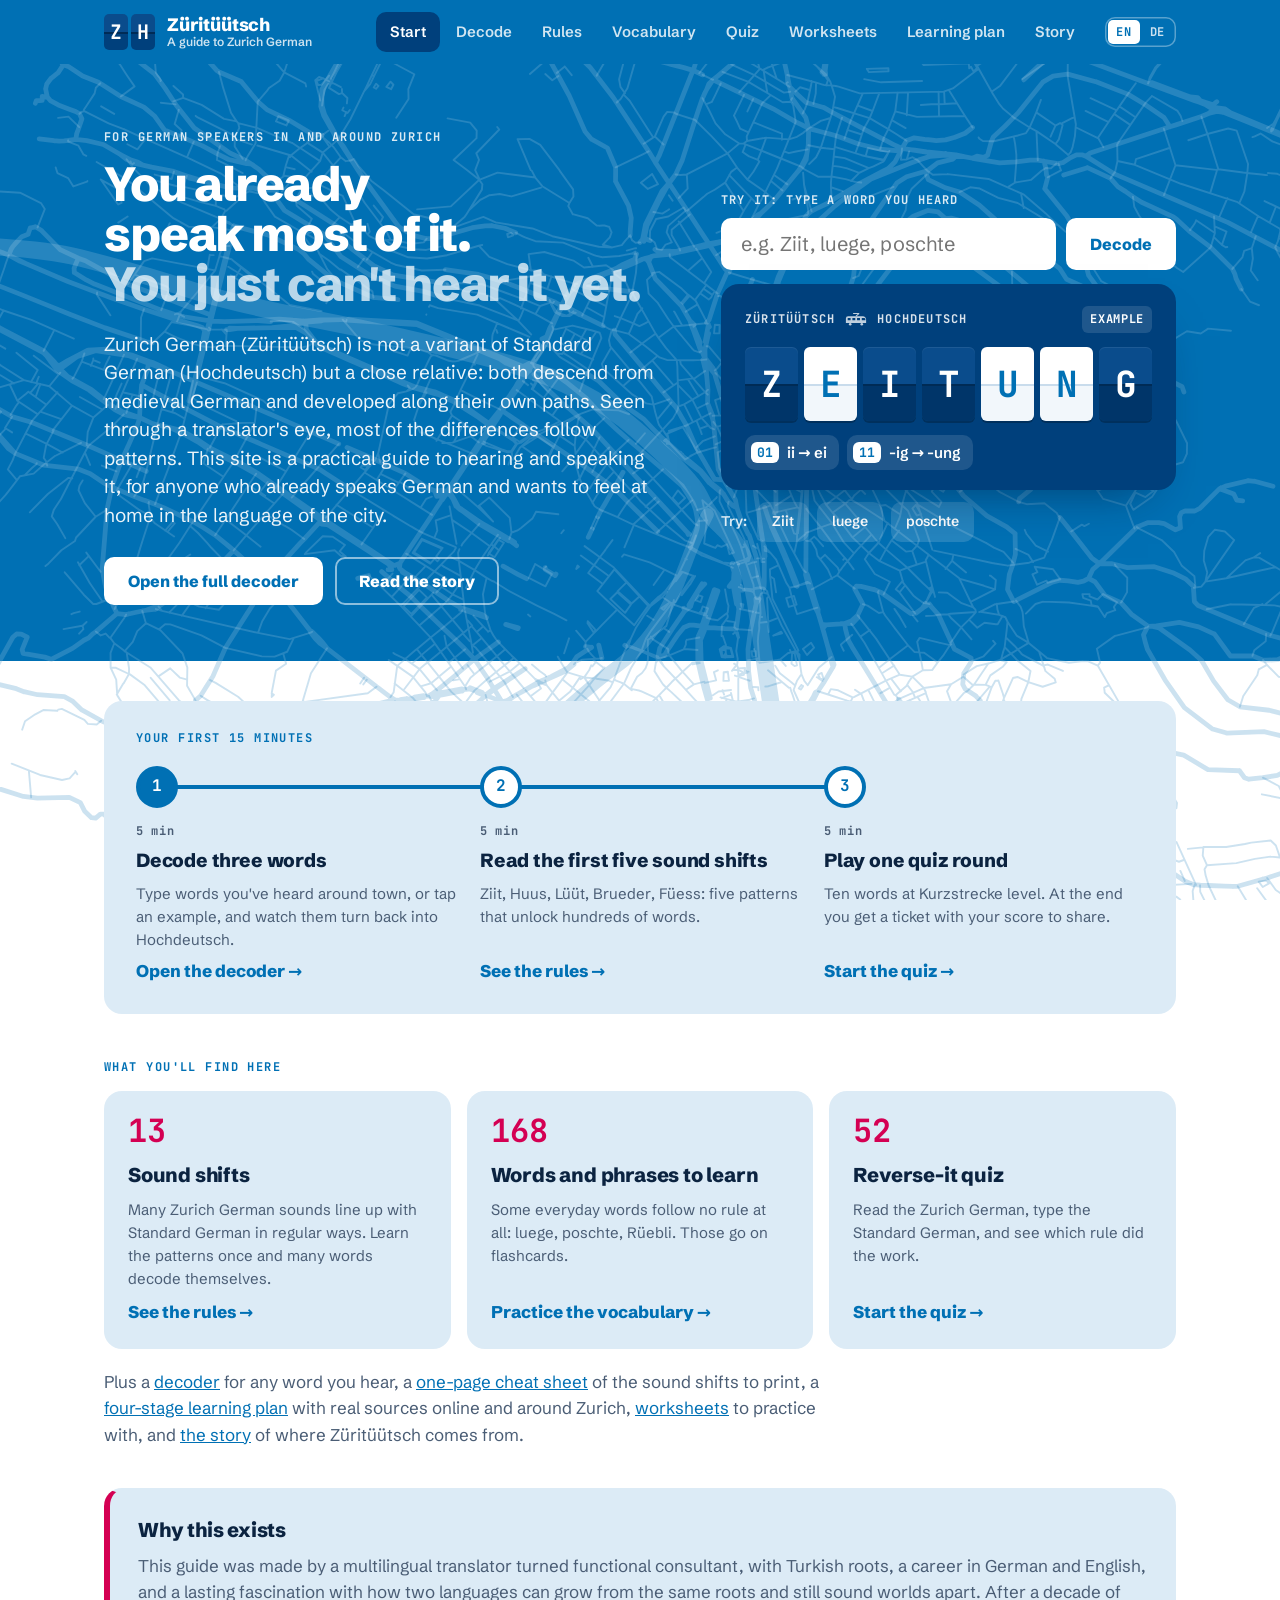
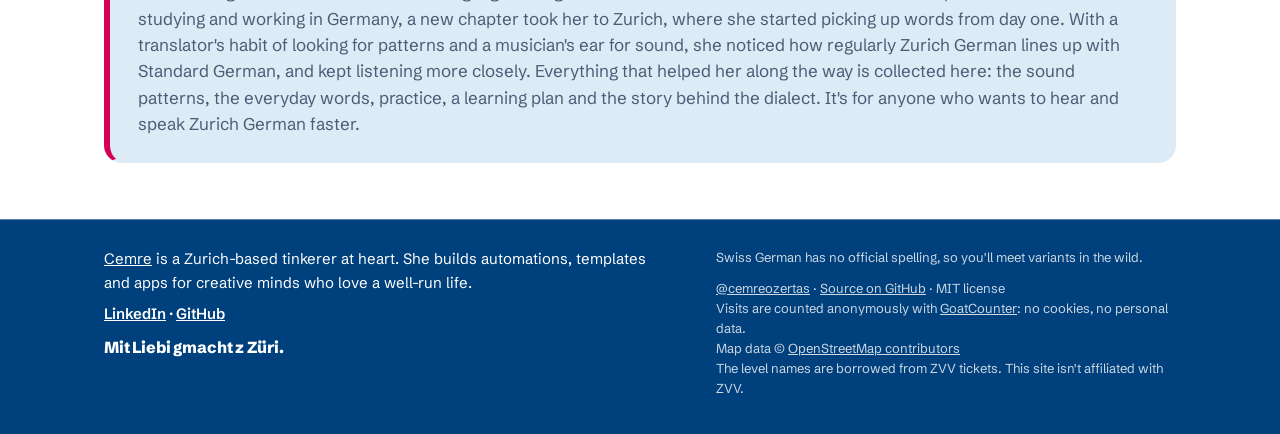
==== commit c89e348a: "Remove "building partner" from the credits and footer" ====
--- a/index.html
+++ b/index.html
@@ -375,7 +375,7 @@
   <footer class="footer">
     <div class="wrap footer-row">
       <div class="footer-about">
-        <p class="footer-bio"><a href="https://github.com/cemreozertas">Cemre</a> is a Zurich-based tinkerer at heart. She builds automations, templates and apps for creative minds who love a well-run life, with <a href="https://claude.ai/">Claude</a> as her building partner.</p>
+        <p class="footer-bio"><a href="https://github.com/cemreozertas">Cemre</a> is a Zurich-based tinkerer at heart. She builds automations, templates and apps for creative minds who love a well-run life.</p>
         <p class="footer-links"><a href="https://www.linkedin.com/in/cemreozertas/">LinkedIn</a> · <a href="https://github.com/cemreozertas">GitHub</a></p>
         <p class="footer-sign" lang="gsw">Mit Liebi gmacht z Züri.</p>
       </div>
